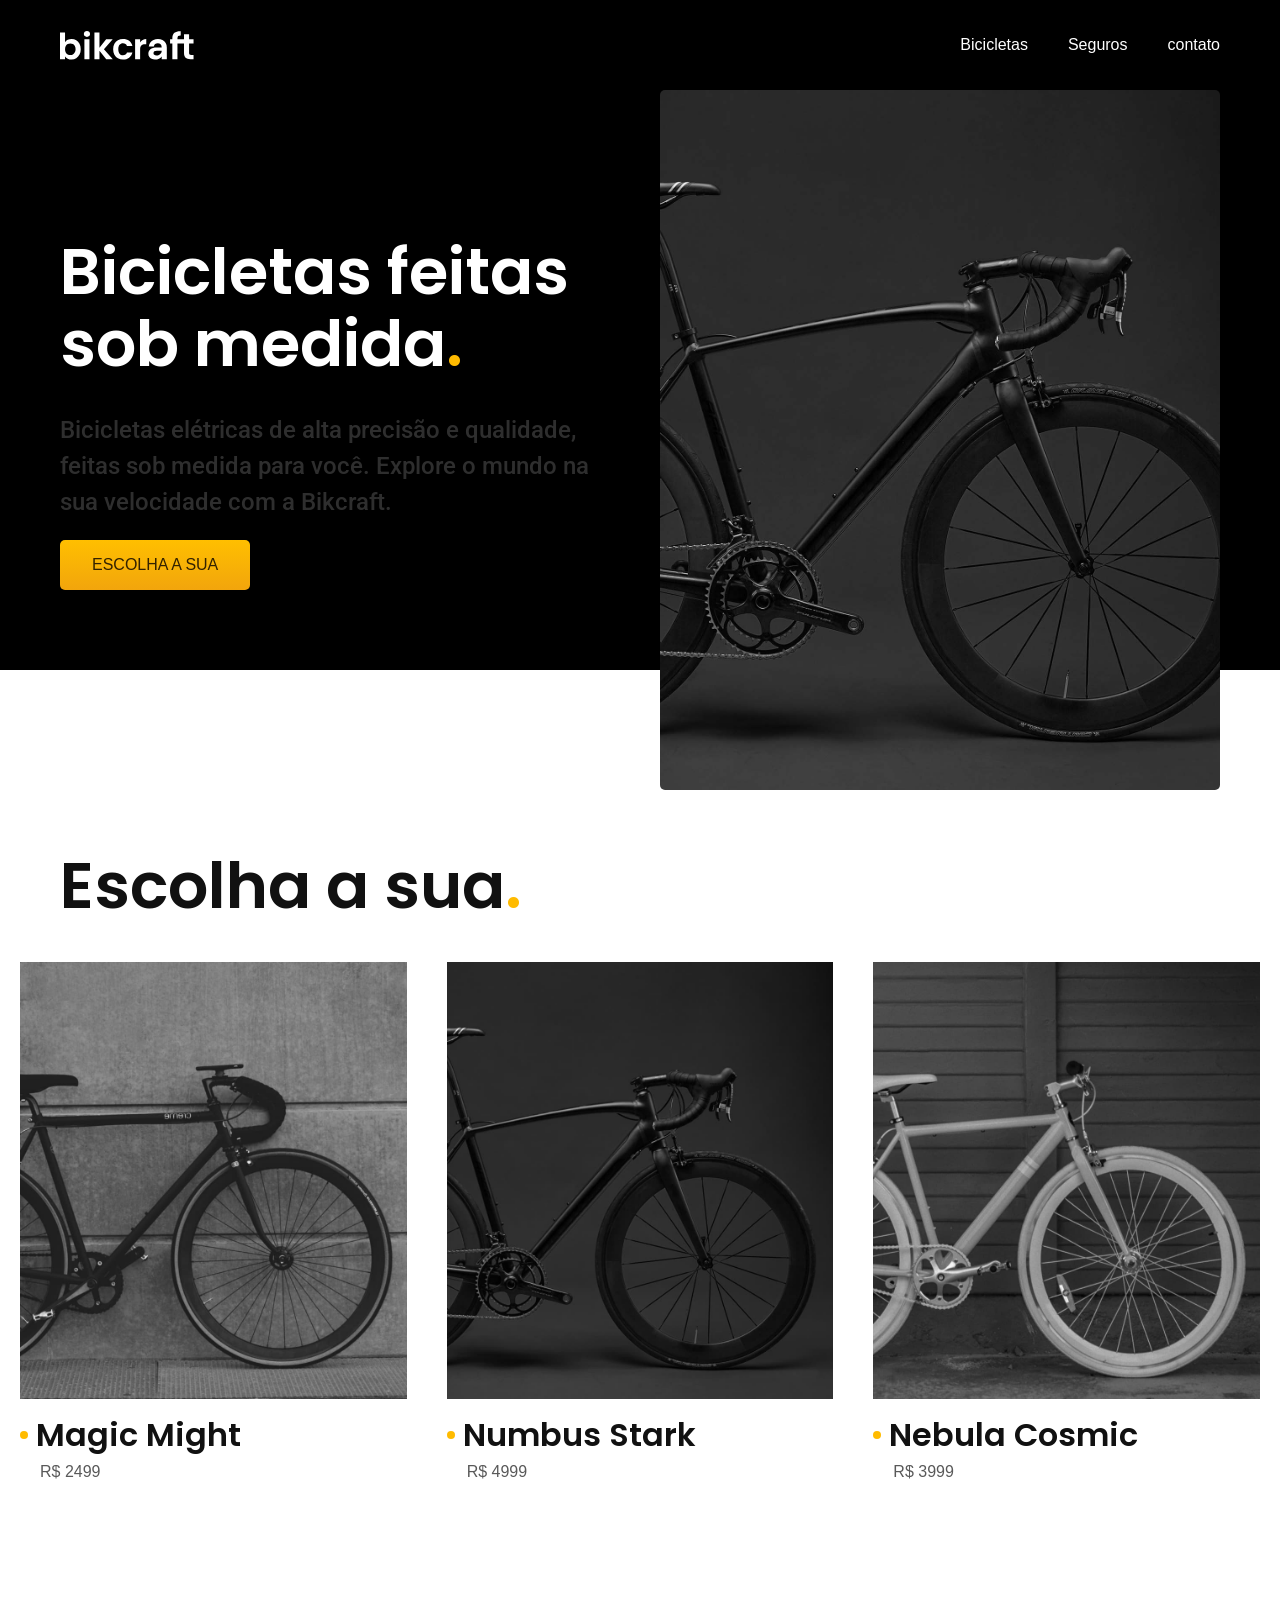
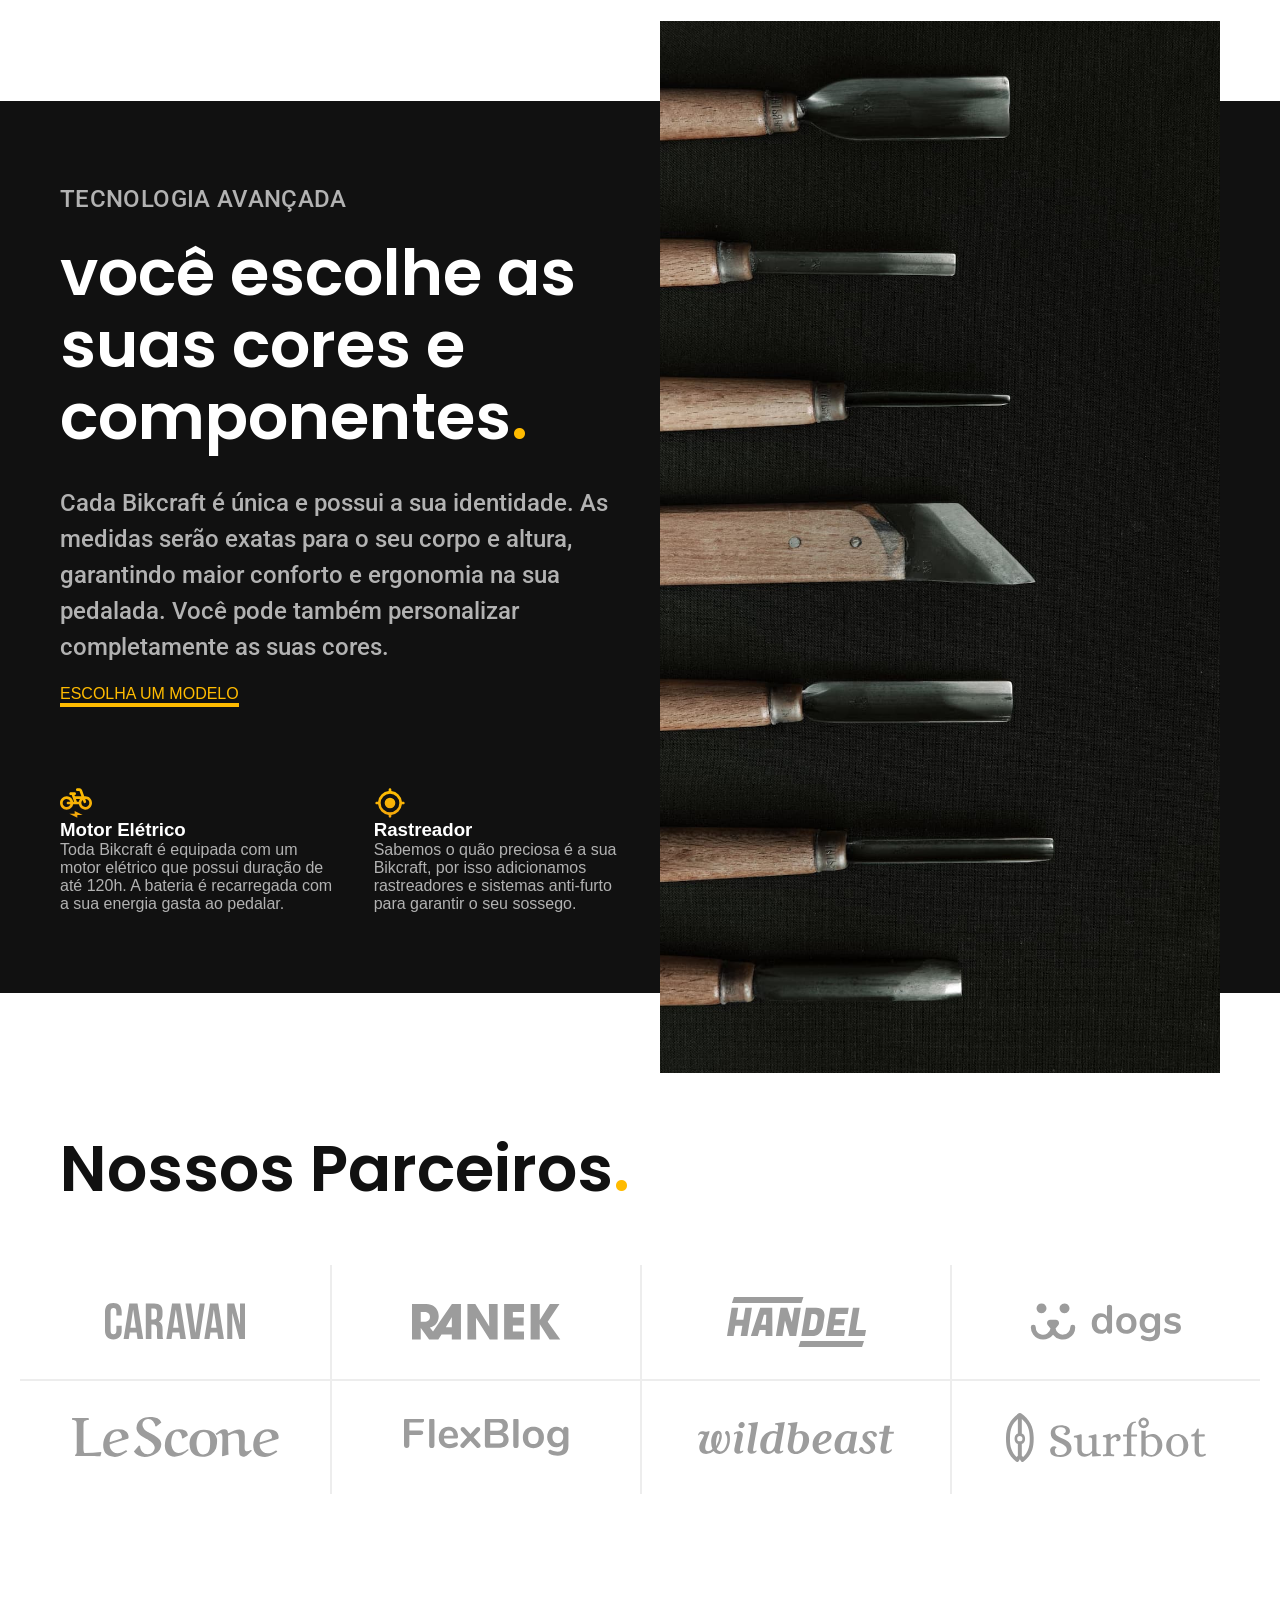
==== index.html @ ed64a03b "parceiros" ====
<!DOCTYPE html>
<html lang="pt-br">
<head>
    <meta charset="UTF-8">
    <meta name="viewport" content="width=device-width, initial-scale=1.0">
    <meta name="description" content="Bicicletas elétricas de alta precisão e qualidade,  feitas sob medida para o cliente. Explore o mundo na sua velocidade com a Bikcraft.">
    <title>Bikcraft - Bicicletas Elétricas</title>
    <link rel="stylesheet" href="./CSS/style.css">
    <link rel="preconnect" href="https://fonts.googleapis.com">
    <link rel="preconnect" href="https://fonts.gstatic.com" crossorigin>
    <link href="https://fonts.googleapis.com/css2?family=Poppins:wght@400;600&family=Roboto:ital,wght@0,100..900;1,100..900&display=swap" rel="stylesheet">
</head>
<body>
    <header class="header-bg">
        <div class="header container">
            <a href="./"><img src="./CSS/img/bikcraft.svg" alt="logo-bikcraft"></a>
            <nav aria-label="primaria">
                <ul class="header-menu fonte-1-m cor-0">
                    <li><a href="./bicicletas.html">Bicicletas</a></li>
                    <li><a href="./seguros.html">Seguros</a></li>
                    <li><a href="./contato.html">contato</a></li>
                </ul>
            </nav>
        </div>
    </header>

    <main class="introducao-bg">
        <div class="introducao container">
            <div class="introducao-conteudo">
                <h1 class="fonte-1-xxl cor-0">Bicicletas feitas sob medida<span class="cor-p1">.</span></h1>
                <p class="fonte-2-l cor-10">Bicicletas elétricas de alta precisão e qualidade, feitas sob medida para você. Explore o mundo na sua velocidade com a Bikcraft.</p>
                <a class="botao" href="./bicicletas.html">Escolha a sua</a>
            </div>
                <div class="introducao-img"><img src="./CSS/img/fotos/introducao.jpg" alt="bicicleta elétrica preta.">
                </div>
        </div>
    </main>

    <article class="bicicletas-lista">
    <h2 class="fonte-1-xxl container">Escolha a sua<span class="cor-p1">.</span></h2>
    
        <ul>
            <li>
                <a href="./bicicletas/magic.html">
                 <img src="./CSS/img/bicicletas/magic-home.jpg"alt="bike-magic-might">
                 <h3 class="fonte-1-xl">Magic Might</h3>
                 <span class="fonte-2-m cor-8">R$ 2499</span>
                </a>
            </li>
            <li>
                <a href="./bicicletas/nebula.html">
                 <img src="./CSS/img/bicicletas/nimbus-home.jpg"alt="bike-magic-might">
                 <h3 class="fonte-1-xl">Numbus Stark</h3>
                 <span class="fonte-2-m cor-8">R$ 4999</span>
                </a>
            </li>
            <li>
                <a href="./bicicletas/numbus.html">
                 <img src="./CSS/img/bicicletas/nebula-home.jpg"alt="bike-magic-might">
                 <h3 class="fonte-1-xl">Nebula Cosmic</h3>
                 <span class="fonte-2-m cor-8">R$ 3999</span>
                </a>
            </li>
        </ul>
    </article>
    <article class="tecnologia-bg">
        <div class="tecnologia container">
            <div class="tecnologia-conteudo">
                <span class="fonte-2-l-b cor-5">Tecnologia Avançada</span>
                <h2 class="fonte-1-xxl cor-0">você escolhe as suas cores e componentes<span class="cor-p1">.</span></h2>
                <p class="fonte-2-l cor-5">Cada Bikcraft é única e possui a sua identidade. As medidas serão exatas para o seu corpo e altura, garantindo maior conforto e ergonomia na sua pedalada. Você pode também personalizar completamente as suas cores.</p>
                <a class="link" href="./bicicletas.html">Escolha um modelo</a>
                <div class="tecnologia-vantagens">
                    <div>
                        <img src="./CSS/img/icones/eletrica.svg" alt="icone-eletrica">
                        <h3 class="fonte-1-m cor-0">Motor Elétrico</h3>
                        <p class="fonte-2-s cor-5">Toda Bikcraft é equipada com um motor elétrico que possui duração de até 120h. A bateria é recarregada com a sua energia gasta ao pedalar.</p>
                    </div>
                    <div>
                        <img src="./CSS/img/icones/rastreador.svg" alt="icone-eletrica">
                        <h3 class="fonte-1-m cor-0">Rastreador</h3>
                        <p class="fonte-2-s cor-5">Sabemos o quão preciosa é a sua Bikcraft, por isso adicionamos rastreadores e sistemas anti-furto para garantir o seu sossego.</p>
                    </div>
                </div>
            </div>
            <div class="tecnologia-img"><img src="./CSS/img/fotos/tecnologia.jpg" alt=""></div>

        </div>
    </article>

    <section class="parceiros" aria-label="Nossos Parceiros">
            <h2 class="fonte-1-xxl container">Nossos Parceiros<span class="cor-p1">.</span></h2>
            <ul>
                <li><img src="./CSS/img/parceiros/caravan.svg" alt="caravan"></li>
                <li><img src="./CSS/img/parceiros/ranek.svg" alt="ranek.svg"></li>
                <li><img src="./CSS/img/parceiros/handel.svg" alt="handel"></li>
                <li><img src="./CSS/img/parceiros/dogs.svg" alt="dogs"></li>
                <li><img src="./CSS/img/parceiros/lescone.svg" alt="lescone"></li>
                <li><img src="./CSS/img/parceiros/flexblog.svg" alt="flexblog"></li>
                <li><img src="./CSS/img/parceiros/wildbeast.svg" alt="wildbeast"></li>
                <li><img src="./CSS/img/parceiros/surfbot.svg" alt="surfbot"></li>
            </ul>

    </section>
</body>
</html>
---- CSS/style.css ----
@import "/CSS/global/global.css";
@import "/CSS/utilidades/tipografia.css";
@import "/CSS/utilidades/cores.css";
@import "/CSS/global/header.css";

/*utilidades*/
@import "/CSS/utilidades/componentes.css";

/*home*/
@import "/CSS/home/introducao.css";
@import "/CSS/home/tecnologia.css";
@import "/CSS/home/parceiros.css";

/*bicicletas*/
@import "/CSS/bicicletas/bicicletas-lista.css";
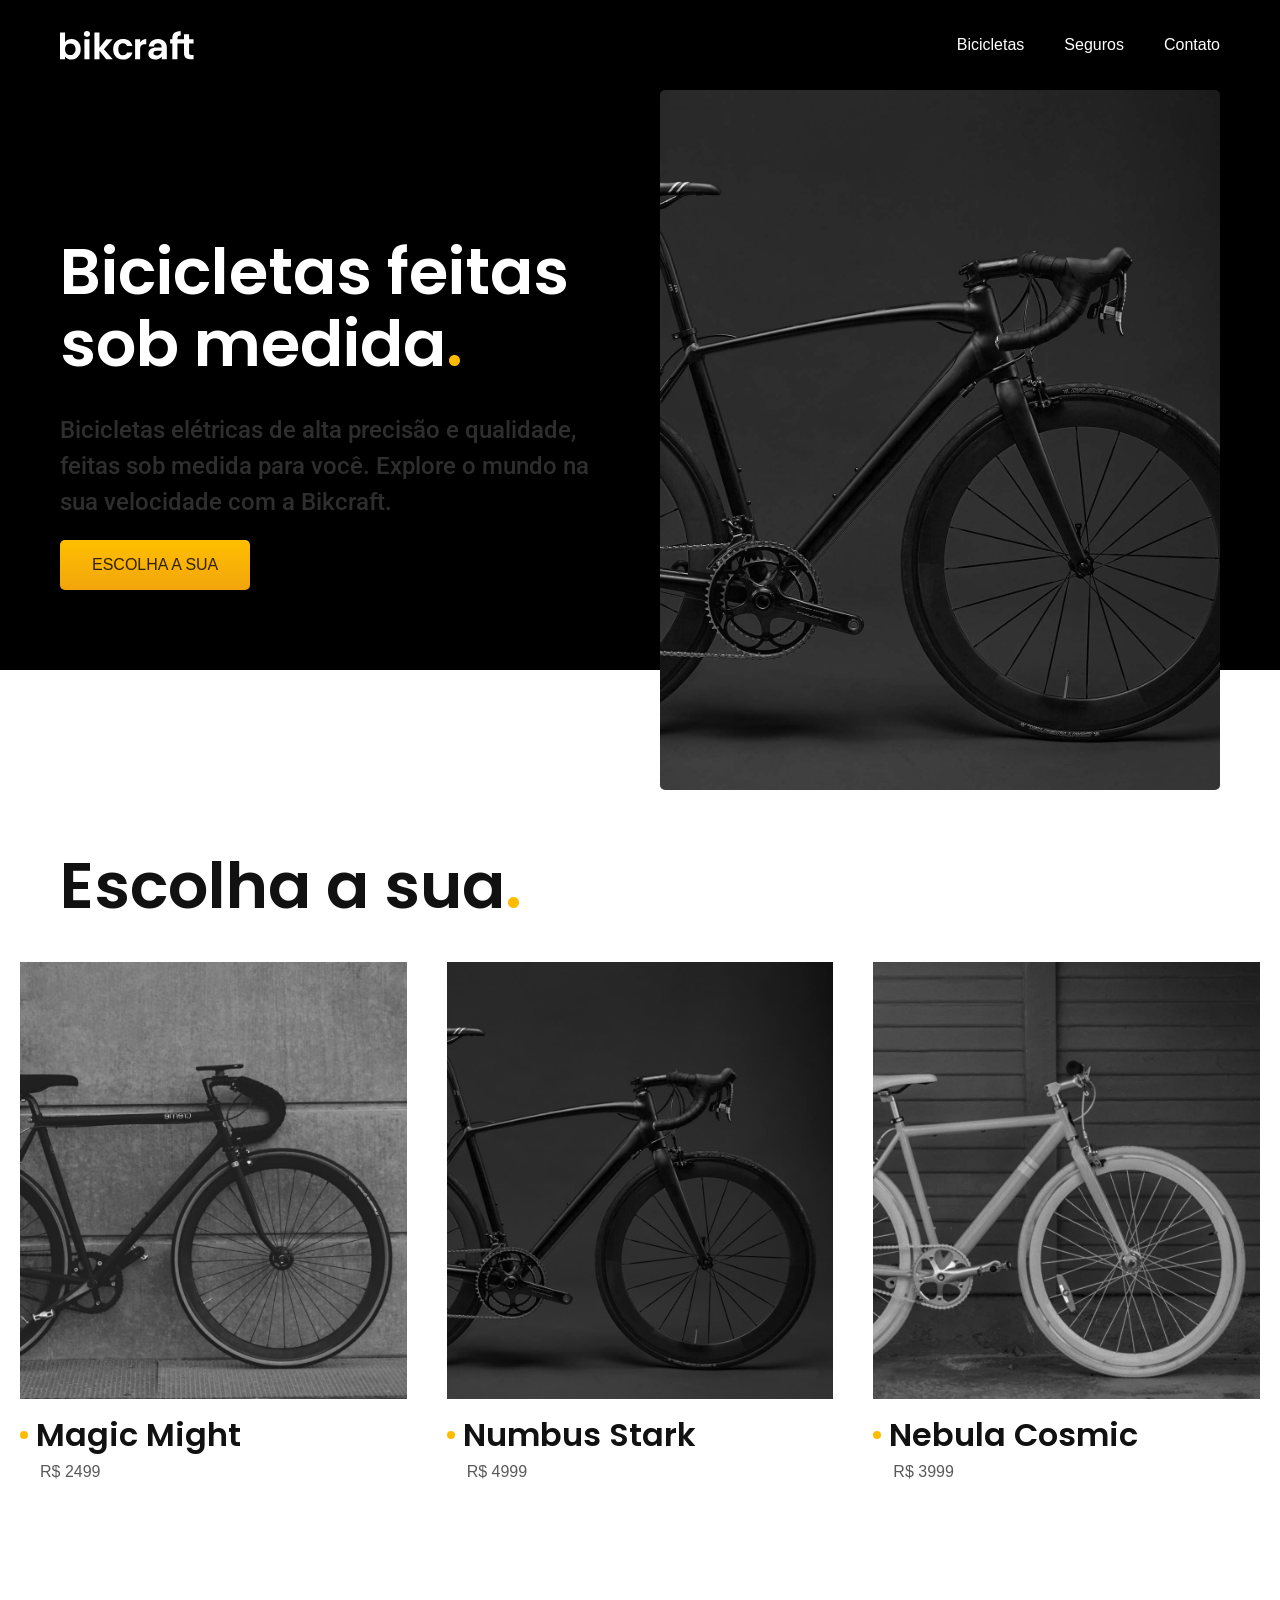
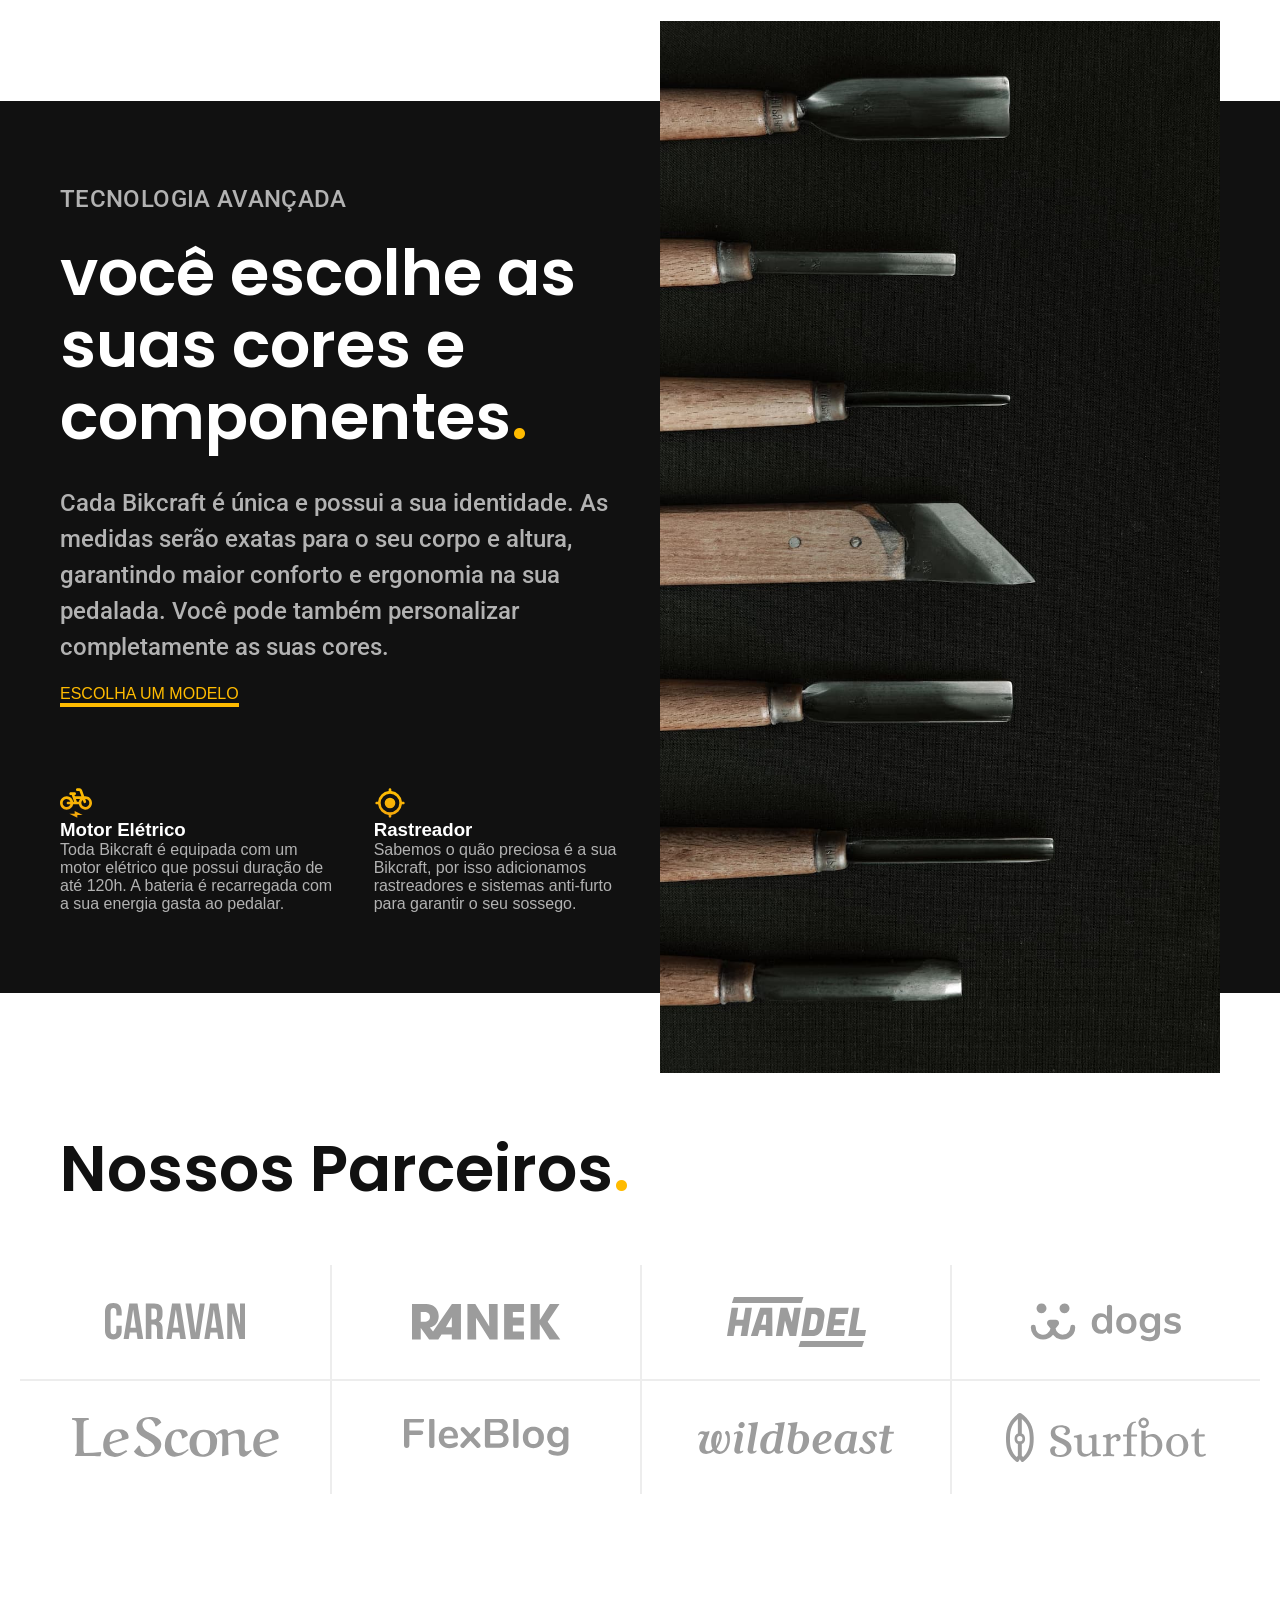
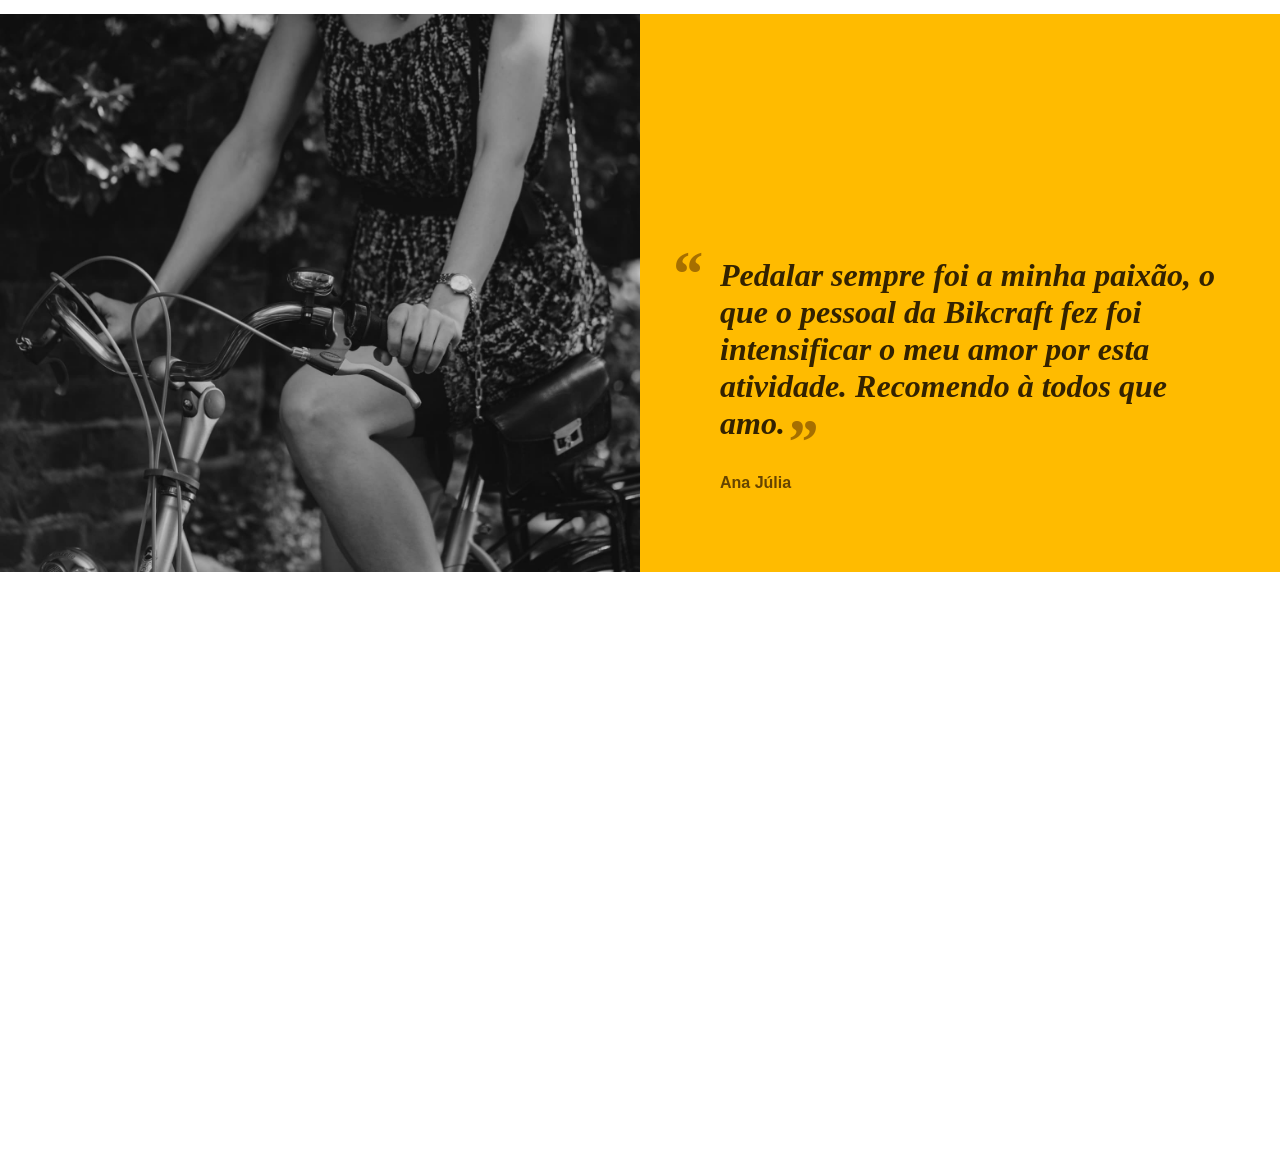
==== commit ed51a805: "depoimento" ====
--- a/index.html
+++ b/index.html
@@ -8,7 +8,7 @@
     <link rel="stylesheet" href="./CSS/style.css">
     <link rel="preconnect" href="https://fonts.googleapis.com">
     <link rel="preconnect" href="https://fonts.gstatic.com" crossorigin>
-    <link href="https://fonts.googleapis.com/css2?family=Poppins:wght@400;600&family=Roboto:ital,wght@0,100..900;1,100..900&display=swap" rel="stylesheet">
+    <link href="https://fonts.googleapis.com/css2?family=Playwrite+GB+J&family=Poppins:wght@400;600&family=Roboto:ital,wdth,wght@0,75..100,100..900;1,75..100,100..900&display=swap" rel="stylesheet">
 </head>
 <body>
     <header class="header-bg">
@@ -18,7 +18,7 @@
                 <ul class="header-menu fonte-1-m cor-0">
                     <li><a href="./bicicletas.html">Bicicletas</a></li>
                     <li><a href="./seguros.html">Seguros</a></li>
-                    <li><a href="./contato.html">contato</a></li>
+                    <li><a href="./contato.html">Contato</a></li>
                 </ul>
             </nav>
         </div>
@@ -100,7 +100,15 @@
                 <li><img src="./CSS/img/parceiros/wildbeast.svg" alt="wildbeast"></li>
                 <li><img src="./CSS/img/parceiros/surfbot.svg" alt="surfbot"></li>
             </ul>
+    </section>
 
+    <section class="depoimento" aria-label="Depoimento">
+        <div>
+            <img src="./CSS/img/fotos/depoimento.jpg" alt="Depoimento">
+        </div>
+        <div class="depoimento-conteudo">
+            <blockquote class="fonte-1-x-l cor-p5">
+            <p>Pedalar sempre foi a minha paixão, o que o pessoal da Bikcraft fez foi intensificar o meu amor por esta atividade. Recomendo à todos que amo.</p></blockquote><span class="fonte-1-m-b cor-p4">Ana Júlia</span></div>
     </section>
 </body>
 </html>
--- a/CSS/style.css
+++ b/CSS/style.css
@@ -10,6 +10,8 @@
 @import "/CSS/home/introducao.css";
 @import "/CSS/home/tecnologia.css";
 @import "/CSS/home/parceiros.css";
+@import "/CSS/home/depoimento.css";
+
 
 /*bicicletas*/
 @import "/CSS/bicicletas/bicicletas-lista.css";
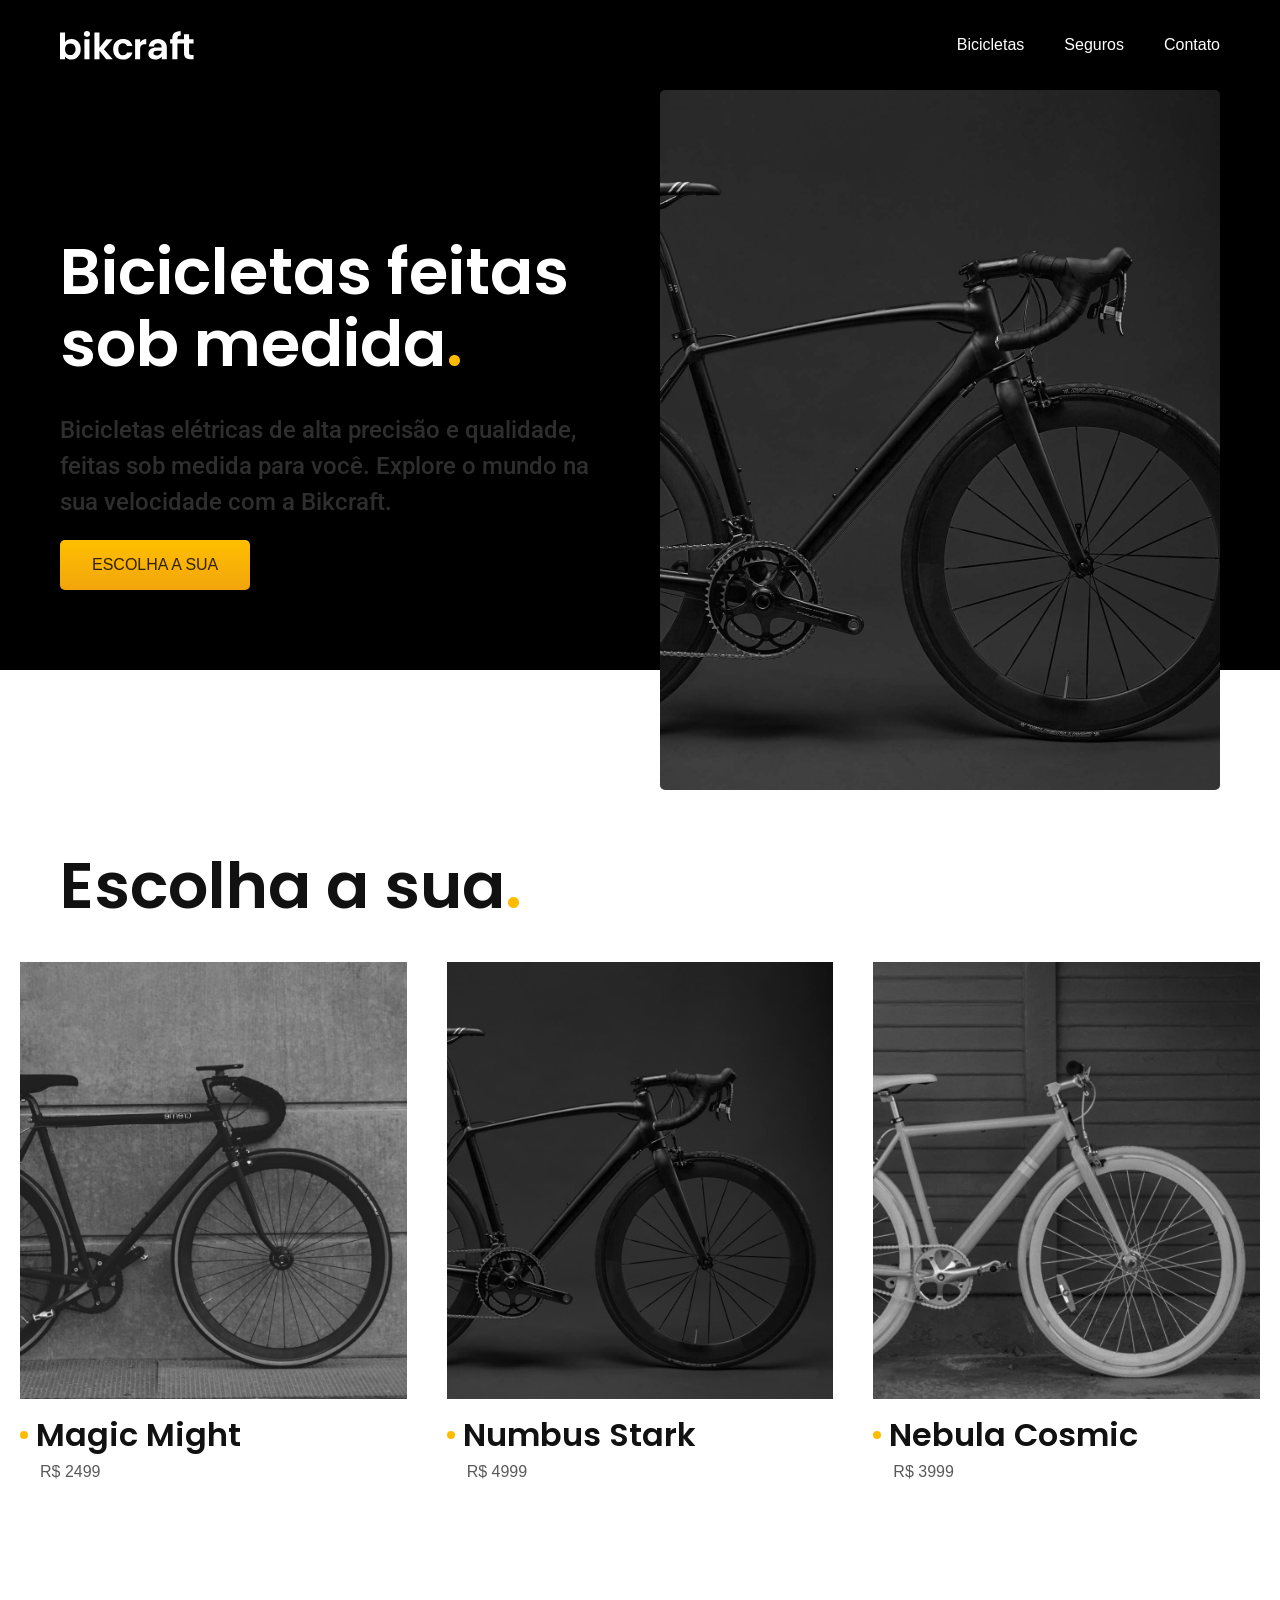
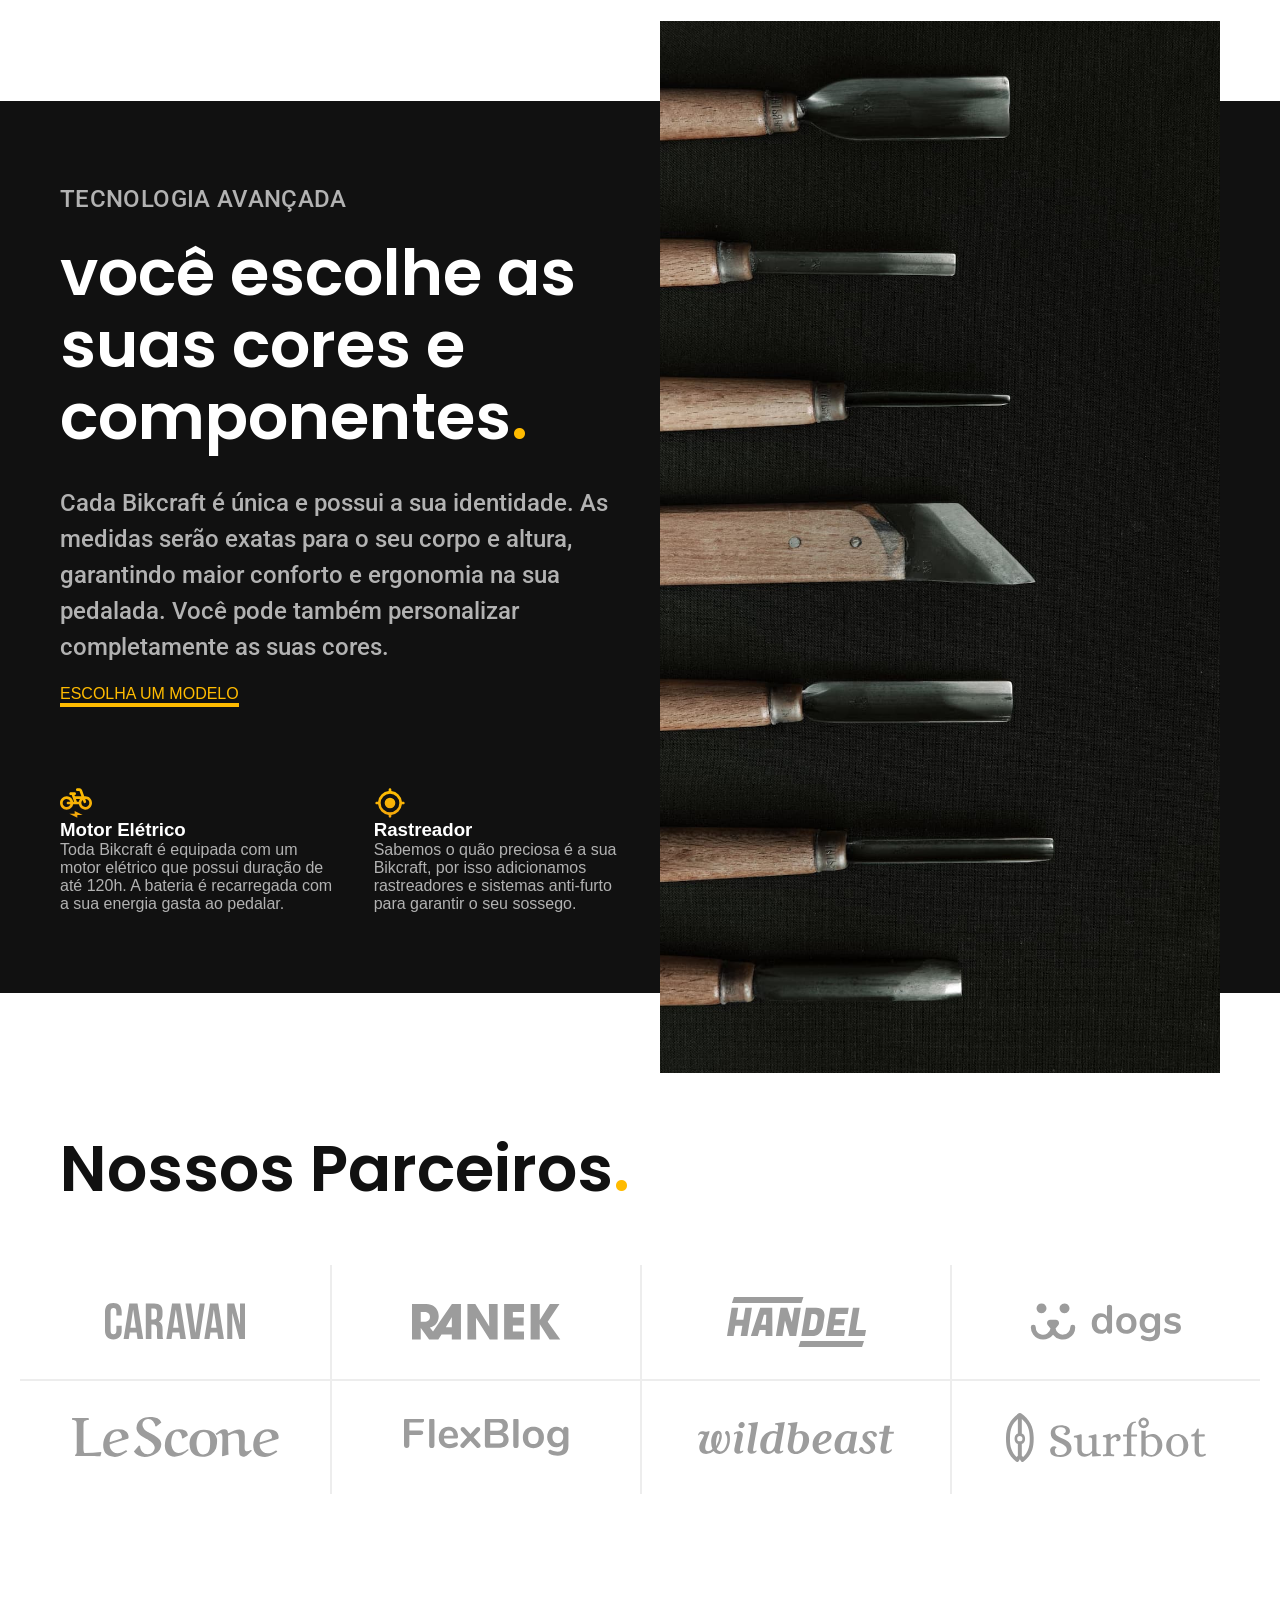
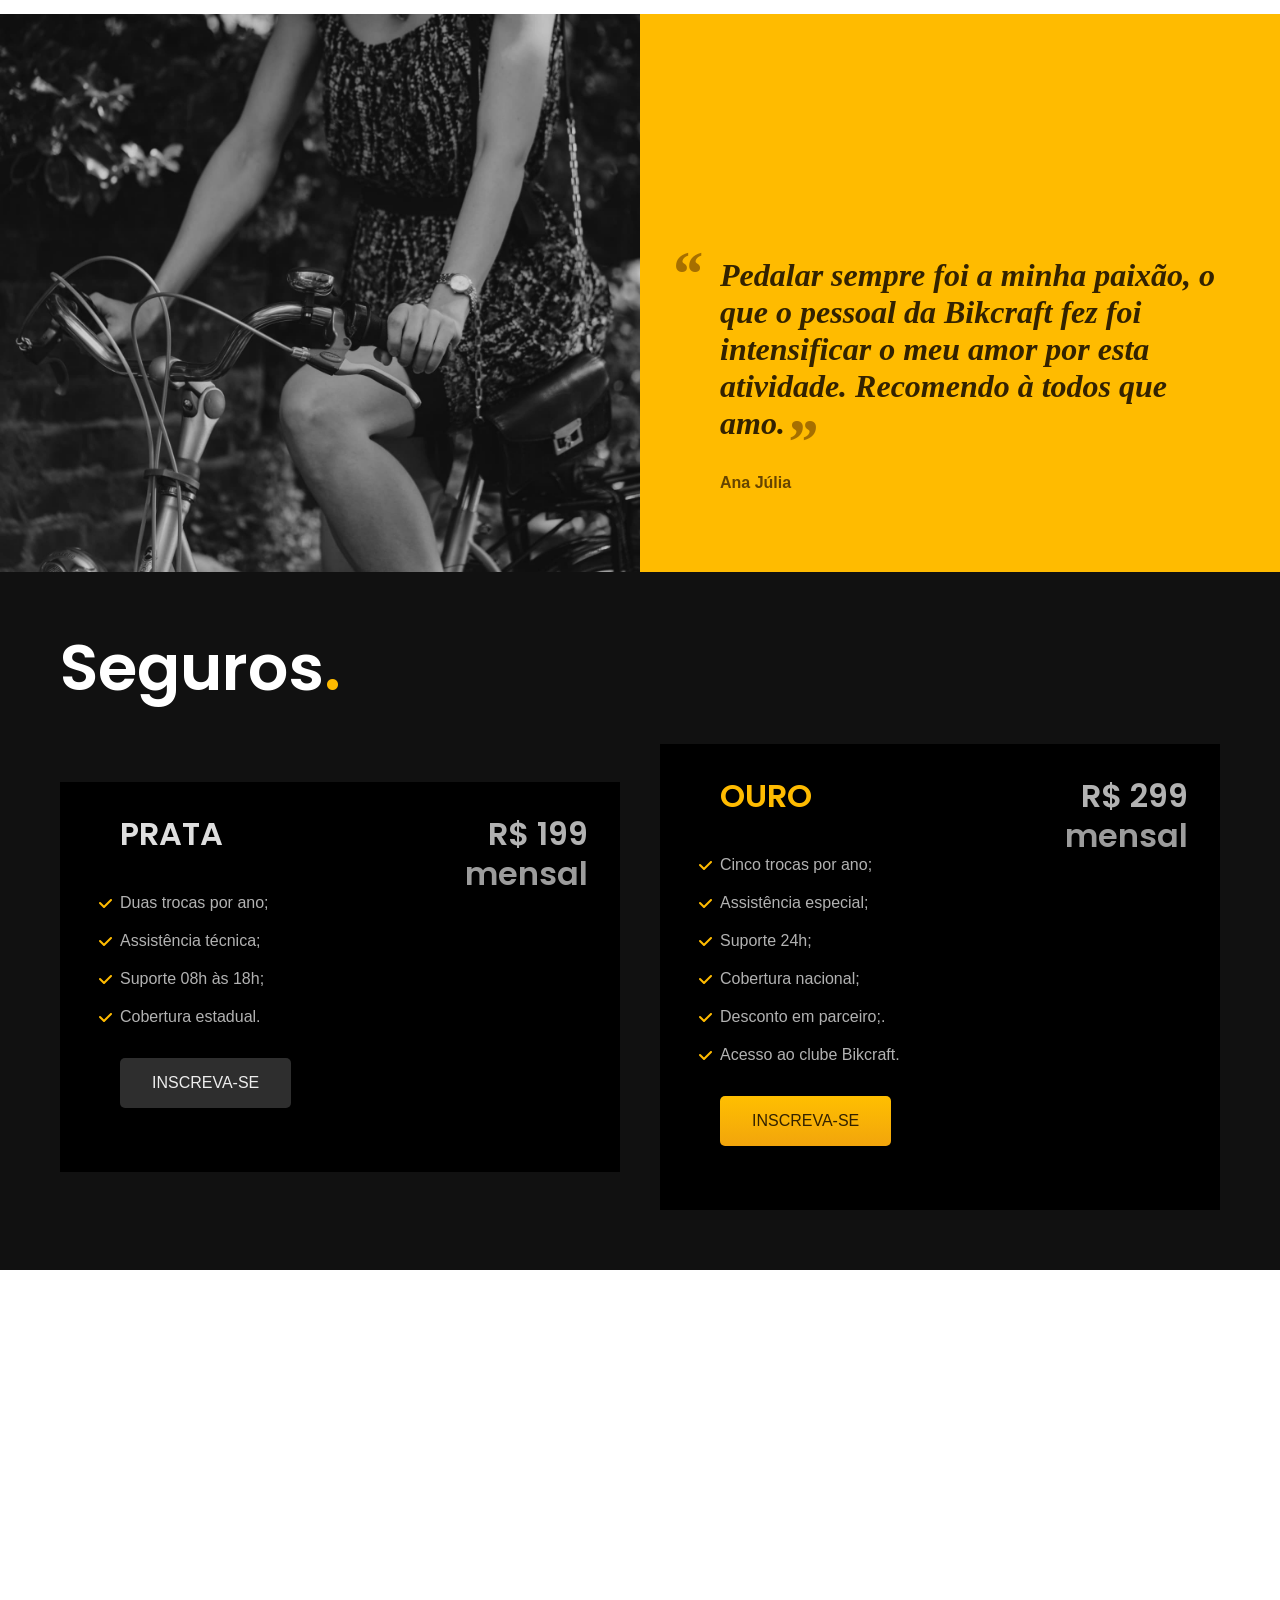
==== commit f51f2aee: "seguros" ====
--- a/index.html
+++ b/index.html
@@ -110,5 +110,36 @@
             <blockquote class="fonte-1-x-l cor-p5">
             <p>Pedalar sempre foi a minha paixão, o que o pessoal da Bikcraft fez foi intensificar o meu amor por esta atividade. Recomendo à todos que amo.</p></blockquote><span class="fonte-1-m-b cor-p4">Ana Júlia</span></div>
     </section>
+
+    <article class="seguros-bg">
+        <div class="seguros container">
+            <h2 class="fonte-1-xxl cor-0">Seguros<span class="cor-p1">.</span></h2>
+            <div class="seguros-item">
+                <h3 class="fonte-1-xl cor-3">PRATA</h3>
+                <span class="fonte-1-xl cor-5">R$ 199 <span class="fonte-1-xs cor-6">mensal</span></span>
+                <ul class="fonte-2-m cor-5">
+                    <li>Duas trocas por ano;</li>
+                    <li>Assistência técnica;</li>
+                    <li>Suporte 08h às 18h;</li>
+                    <li>Cobertura estadual.</li>
+                </ul>
+                <a class="botao secundario" href="./orcamento.html">Inscreva-se</a>
+            </div>
+
+            <div class="seguros-item">
+                <h3 class="fonte-1-xl cor-p1">OURO</h3>
+                <span class="fonte-1-xl cor-5">R$ 299 <span class="fonte-1-xs cor-6">mensal</span></span>
+                <ul class="fonte-2-m cor-5">
+                    <li>Cinco trocas por ano;</li>
+                    <li>Assistência especial;</li>
+                    <li>Suporte 24h;</li>
+                    <li>Cobertura nacional;</li>
+                    <li>Desconto em parceiro;.</li>
+                    <li>Acesso ao clube Bikcraft.</li>
+                </ul>
+                <a class="botao" href="./orcamento.html">Inscreva-se</a>
+            </div>
+        </div>
+    </article>
 </body>
 </html>
--- a/CSS/style.css
+++ b/CSS/style.css
@@ -12,6 +12,8 @@
 @import "/CSS/home/parceiros.css";
 @import "/CSS/home/depoimento.css";
 
+/*bicicletas*/
+@import "/CSS/bicicletas/bicicletas-lista.css";
 
-/*bicicletas*/
-@import "/CSS/bicicletas/bicicletas-lista.css";+/*seguros*/
+@import "/CSS/seguros/seguros.css";
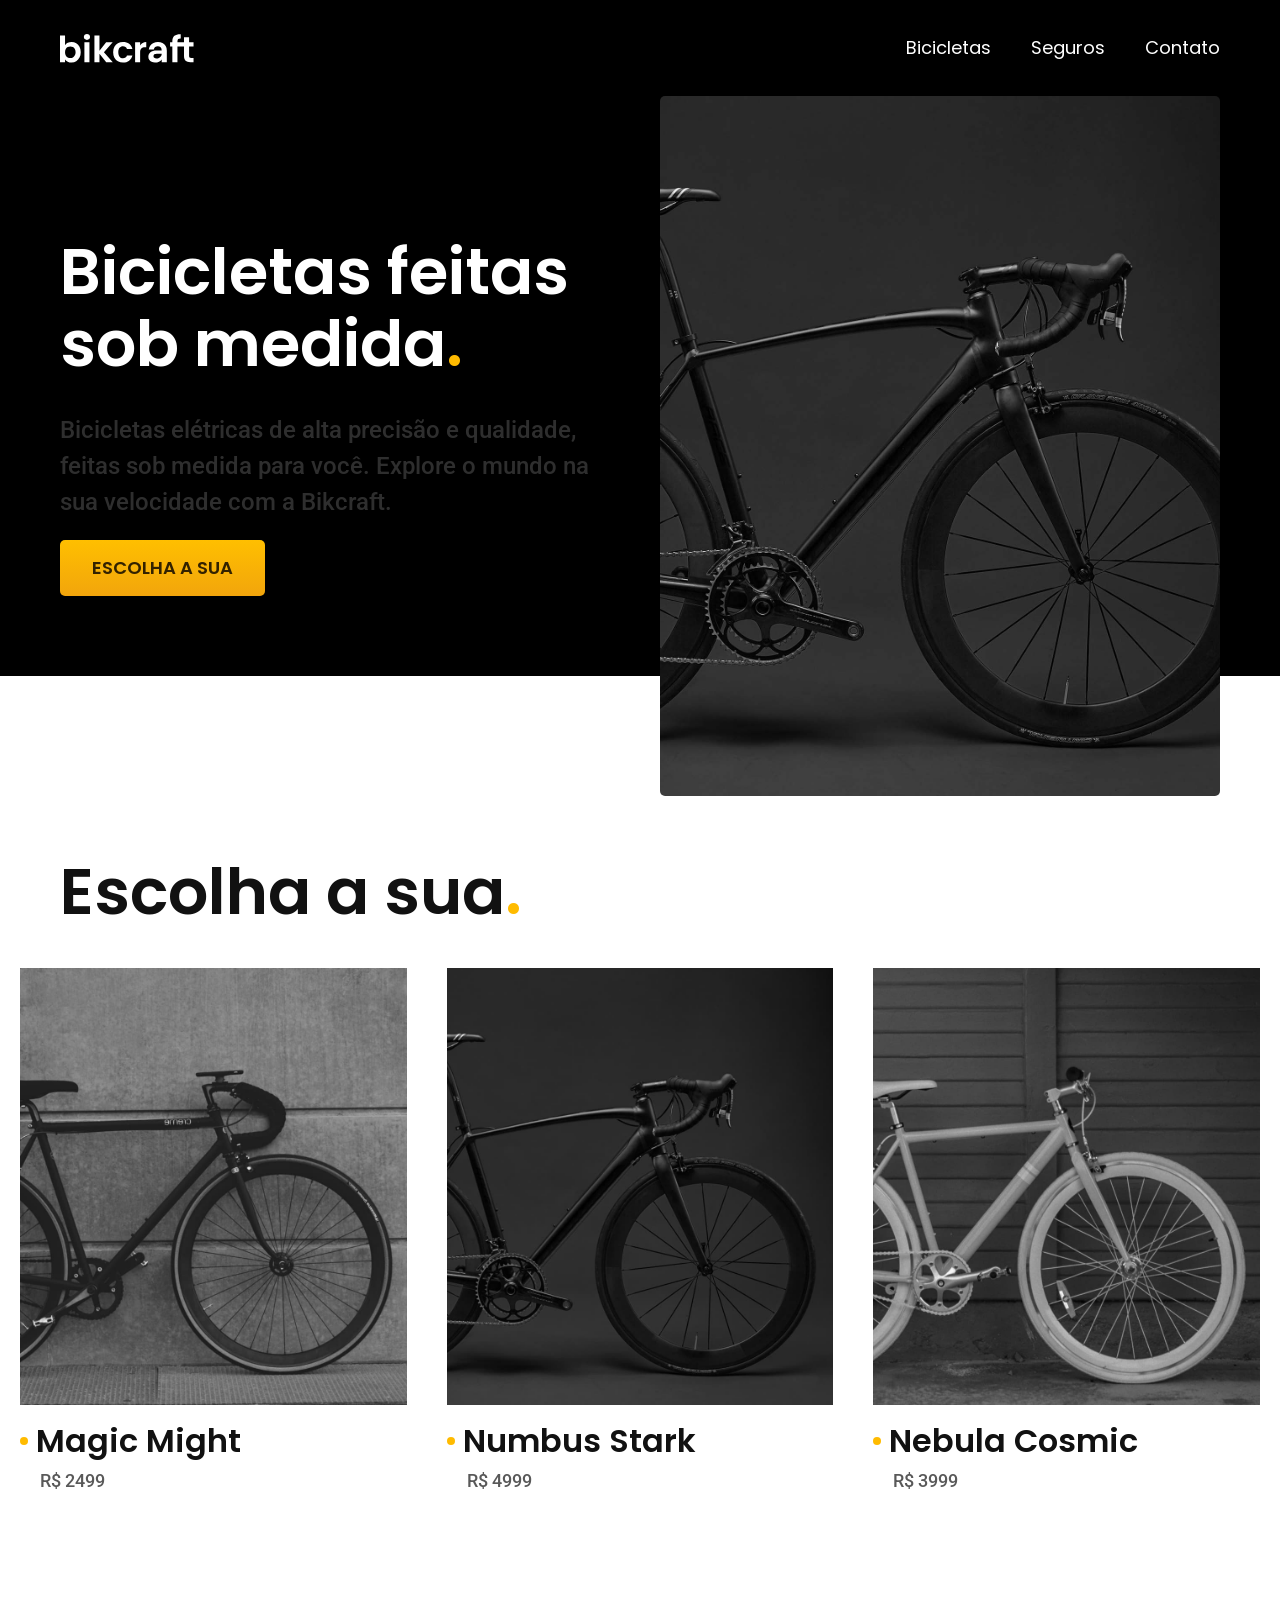
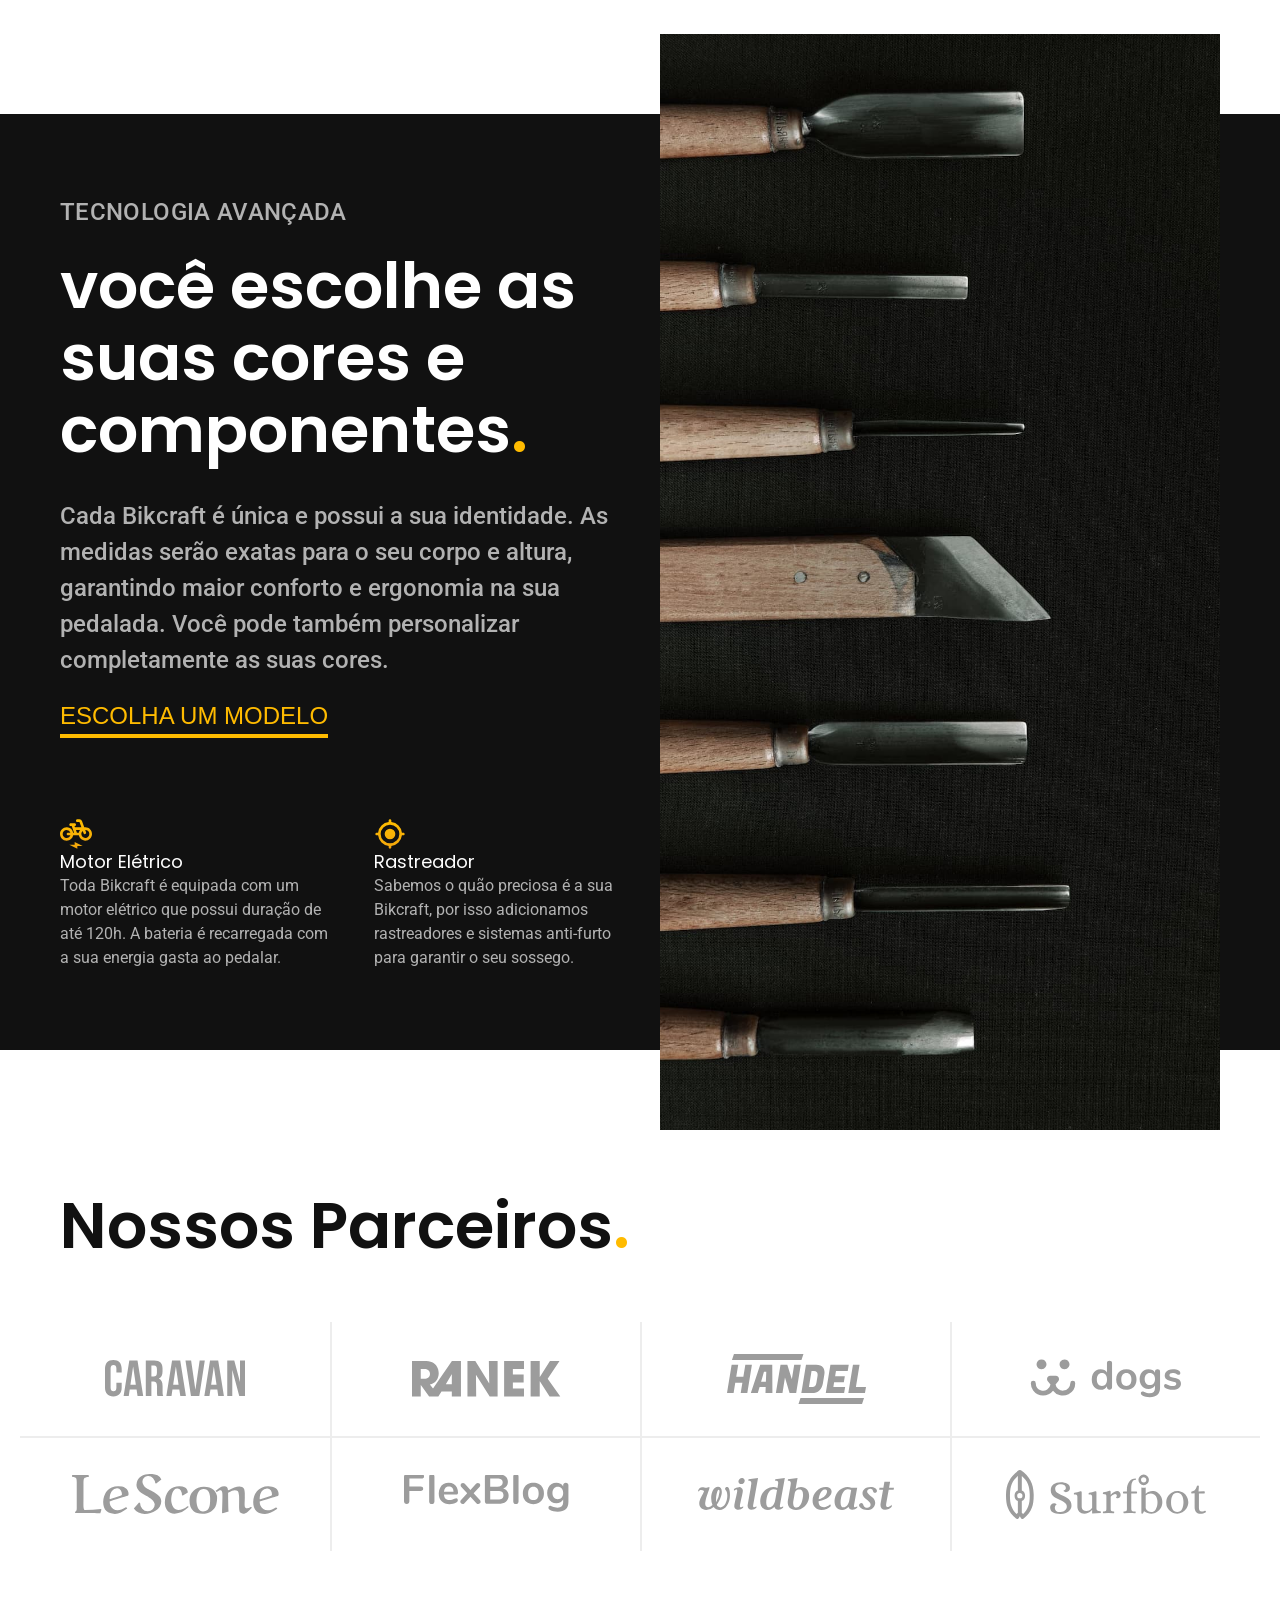
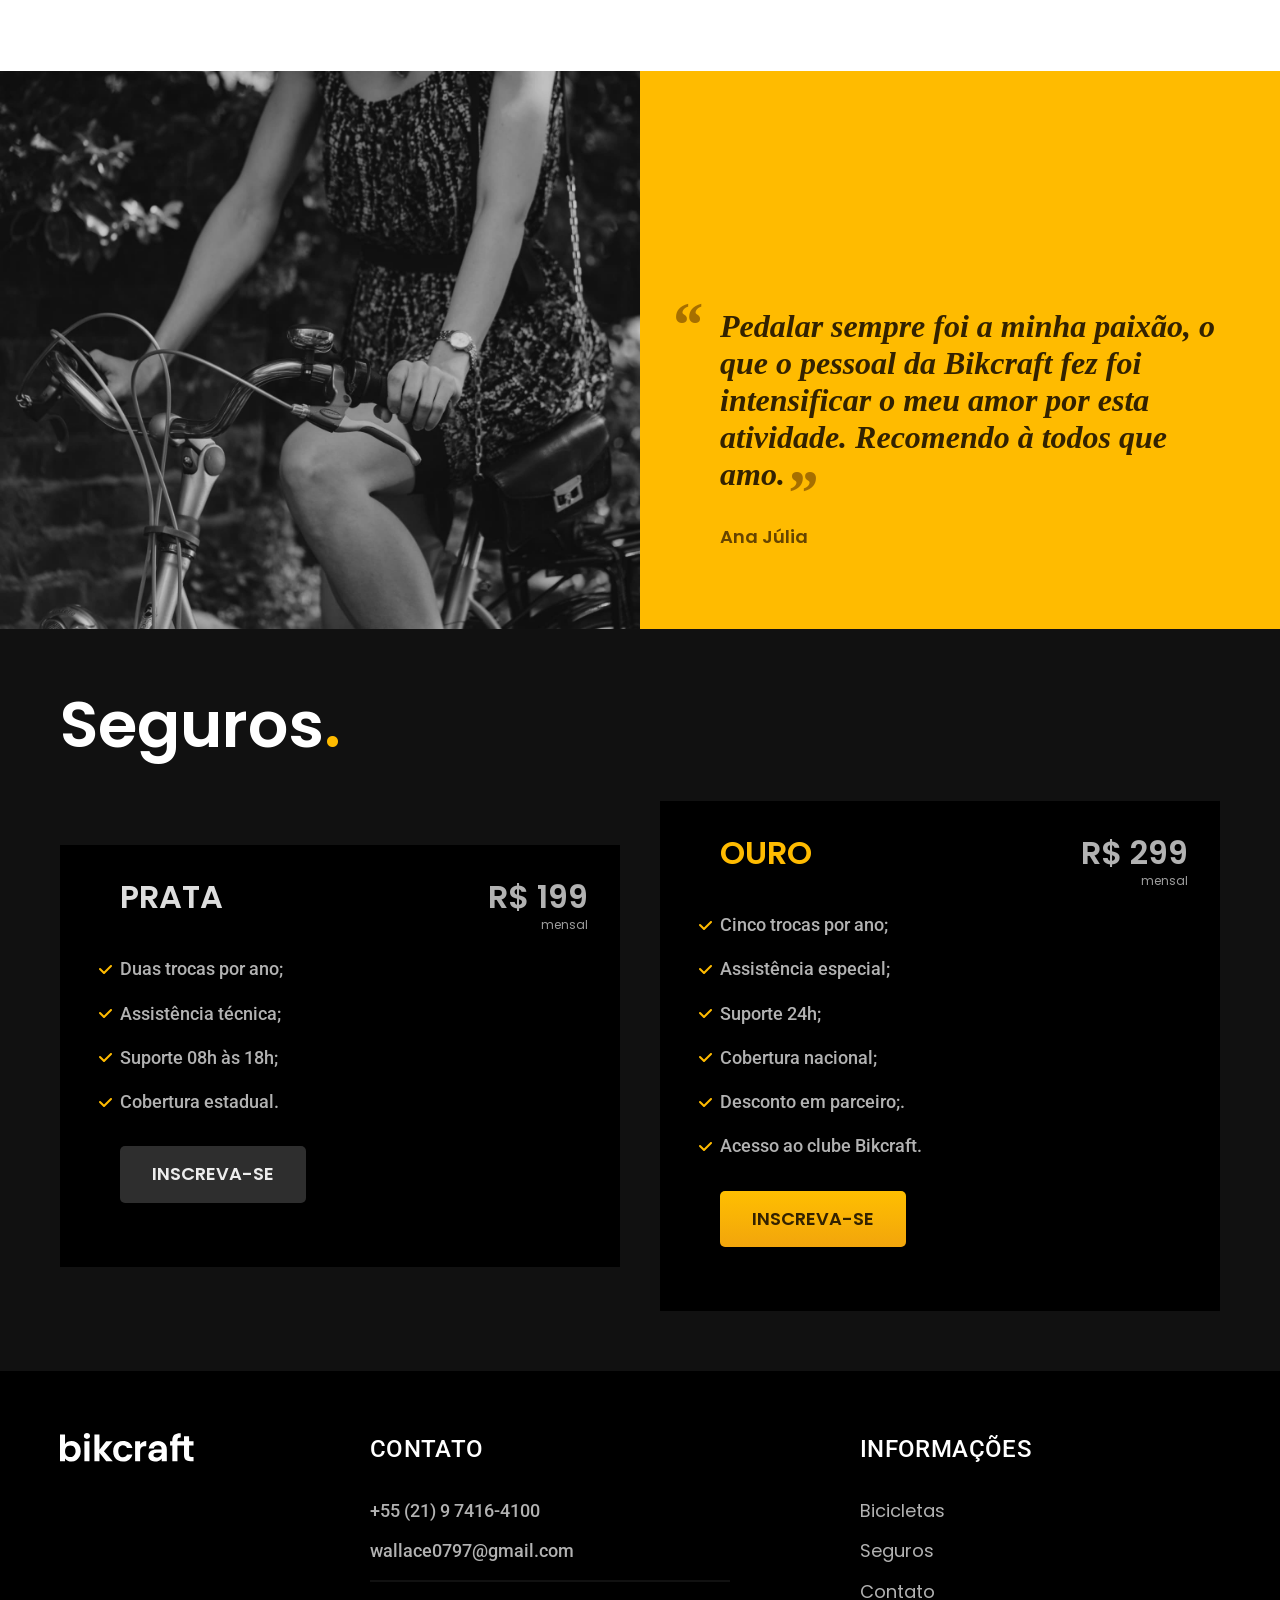
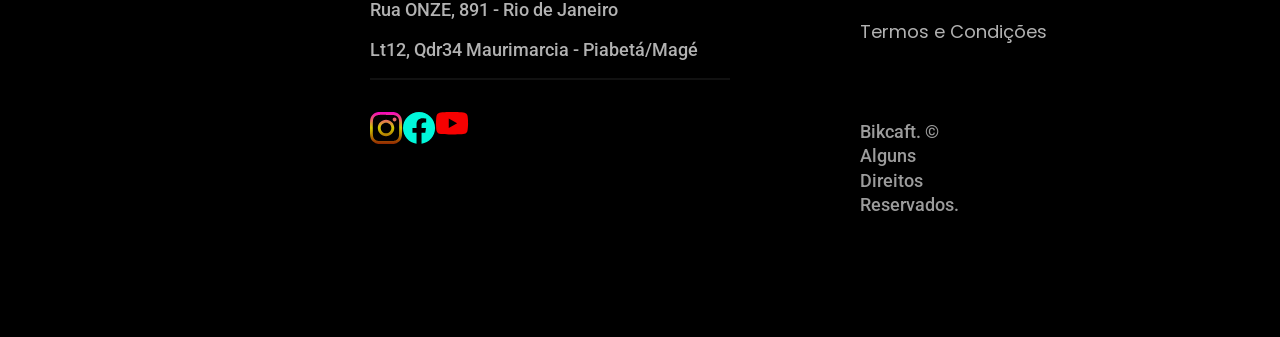
==== commit af4fdd54: "footer, corrigir espaços das redes sociais" ====
--- a/index.html
+++ b/index.html
@@ -141,5 +141,46 @@
             </div>
         </div>
     </article>
+
+    <footer class="footer-bg">
+        <div class="footer container">
+            <img src="./CSS/img/bikcraft.svg" alt="logo-bikcfraft">
+            <div class="footer-contato">
+                <h3 class="fonte-2-l-b cor-0">Contato</h3>
+                <ul class="fonte-2-m cor-5">
+                    <li><a href="tel:+5521912345678">+55 (21) 9 7416-4100</a></li>
+                    <li><a href="mailto:wallace0797@gmail.com">wallace0797@gmail.com</a></li>
+                    <li>Rua ONZE, 891 - Rio de Janeiro</li>
+                    <li>Lt12, Qdr34 Maurimarcia - Piabetá/Magé</li>
+                </ul>
+                <div class="footer-redes">
+                    <a href="https://www.instagram.com/">
+                        <img src="./CSS/img/redes/Vector-IG.svg" alt="Instagram">
+                    </a>
+                    <a href="https://www.facebook.com/login/?next=https%3A%2F%2Fwww.facebook.com%2F%3Flocale%3Dpt_BR">
+                        <img src="./CSS/img/redes/Vector-FB.svg" alt="Facebook">
+                    </a>
+                    <a href="https://www.youtube.com/">
+                        <img src="./CSS/img/redes/Vector-YT.svg" alt="YouTube">
+                    </a>
+                </div>
+            </div>
+                <div class="footer-informacoes">
+                    <h3 class="fonte-2-l-b cor-0">Informações</h3>
+                    <nav>
+                        <ul class="fonte-1-m cor-5">
+                            <li><a href="./bicicletas.html">Bicicletas</a></li>
+                            <li><a href="./seguros.html">Seguros</a></li>
+                            <li><a href="./contato.html">Contato</a></li>            
+                            <li><a href="./termos.html">Termos e Condições</a></li>            
+                        </ul>
+                    </nav>
+                    <div>
+                        <p class="footer copy fonte-2-m cor-6">Bikcaft. © Alguns Direitos Reservados.</p>
+                    </div>
+                </div>
+        </div>
+
+    </footer>
 </body>
 </html>
--- a/CSS/style.css
+++ b/CSS/style.css
@@ -2,6 +2,7 @@
 @import "/CSS/utilidades/tipografia.css";
 @import "/CSS/utilidades/cores.css";
 @import "/CSS/global/header.css";
+@import "/CSS/global/footer.css";
 
 /*utilidades*/
 @import "/CSS/utilidades/componentes.css";
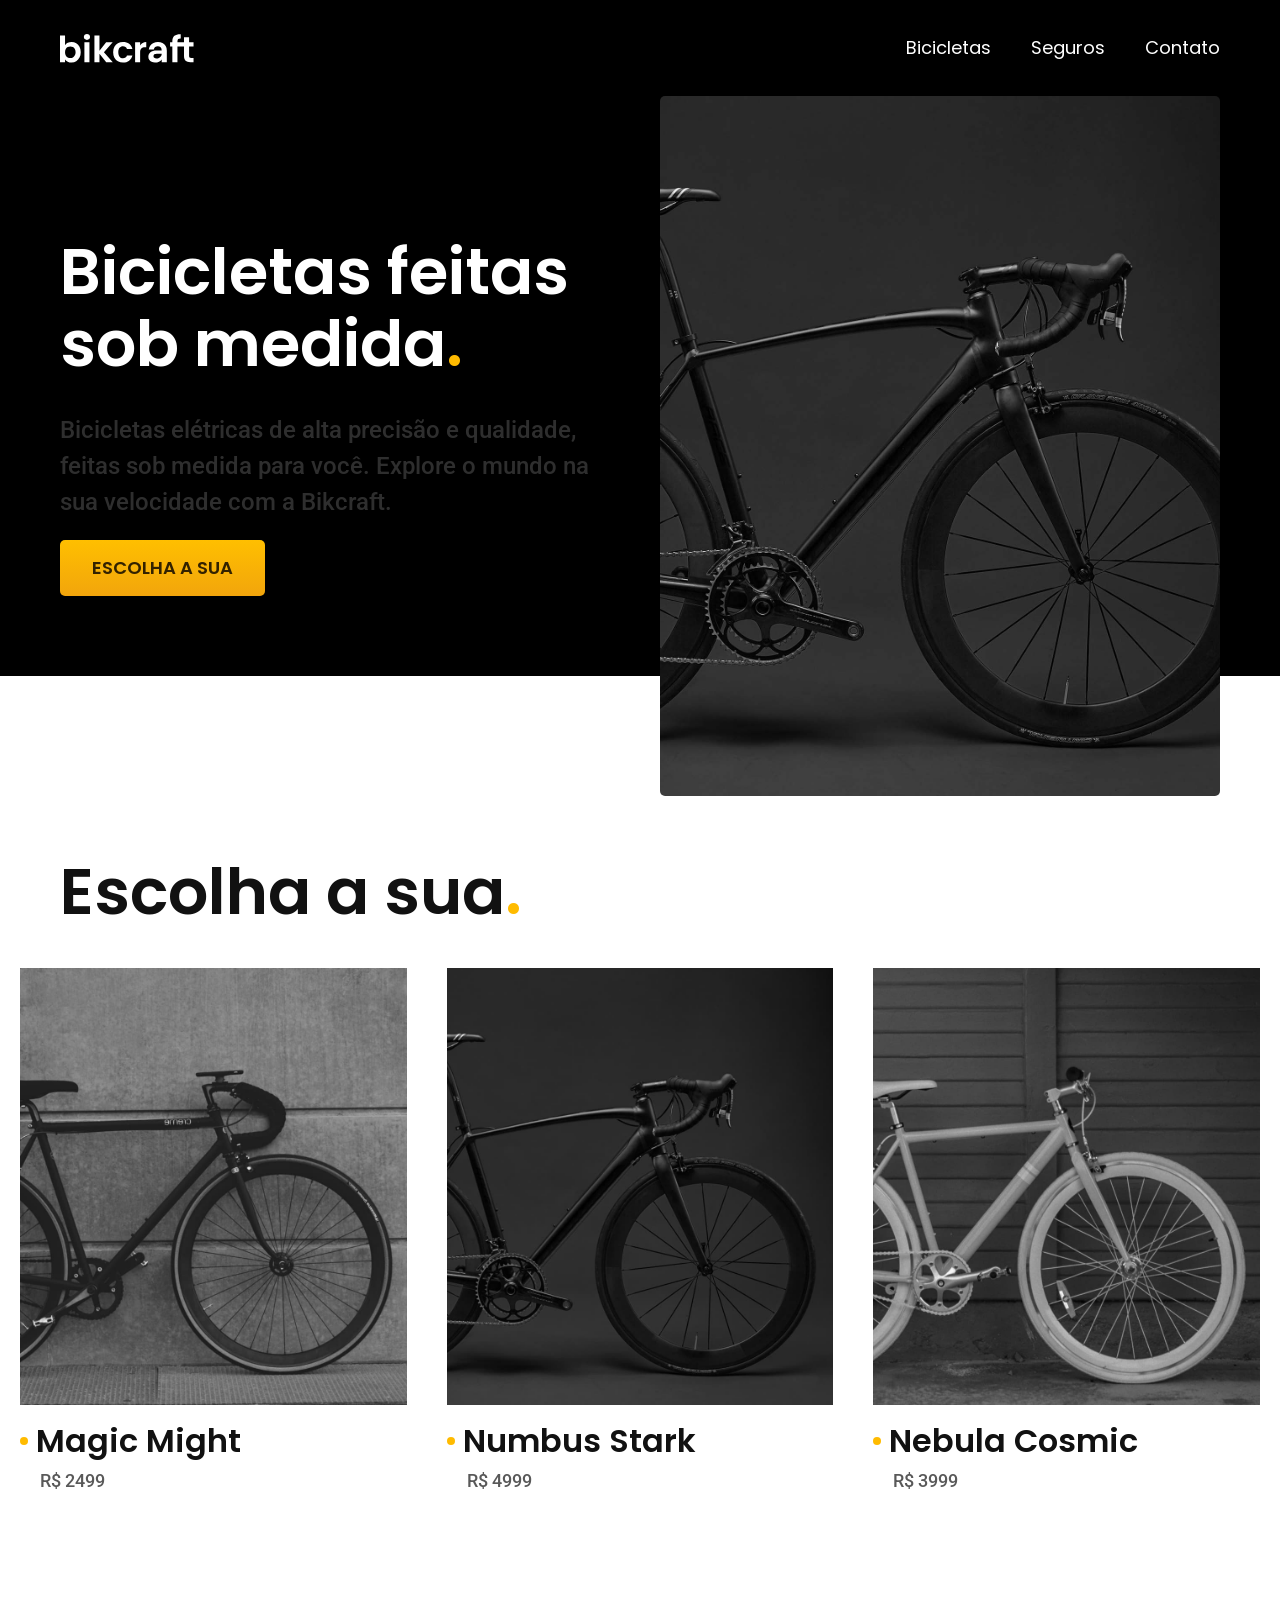
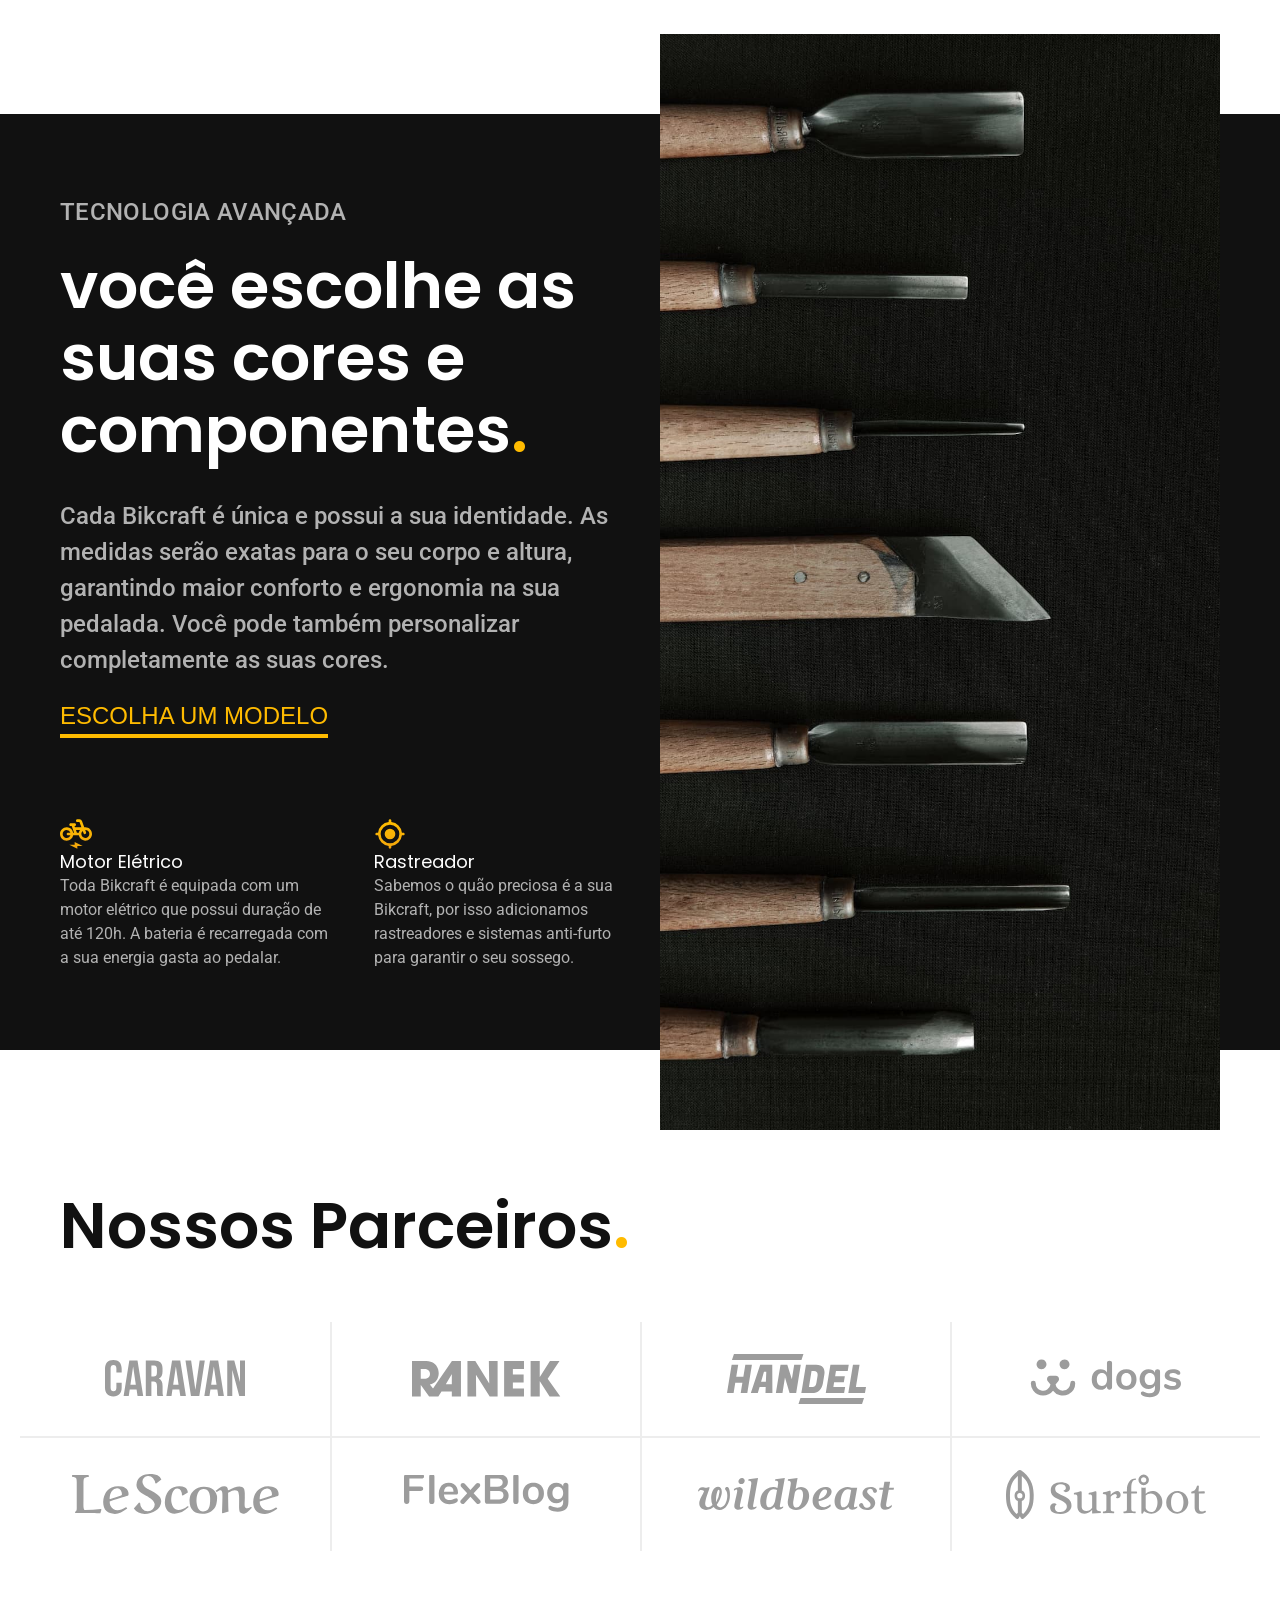
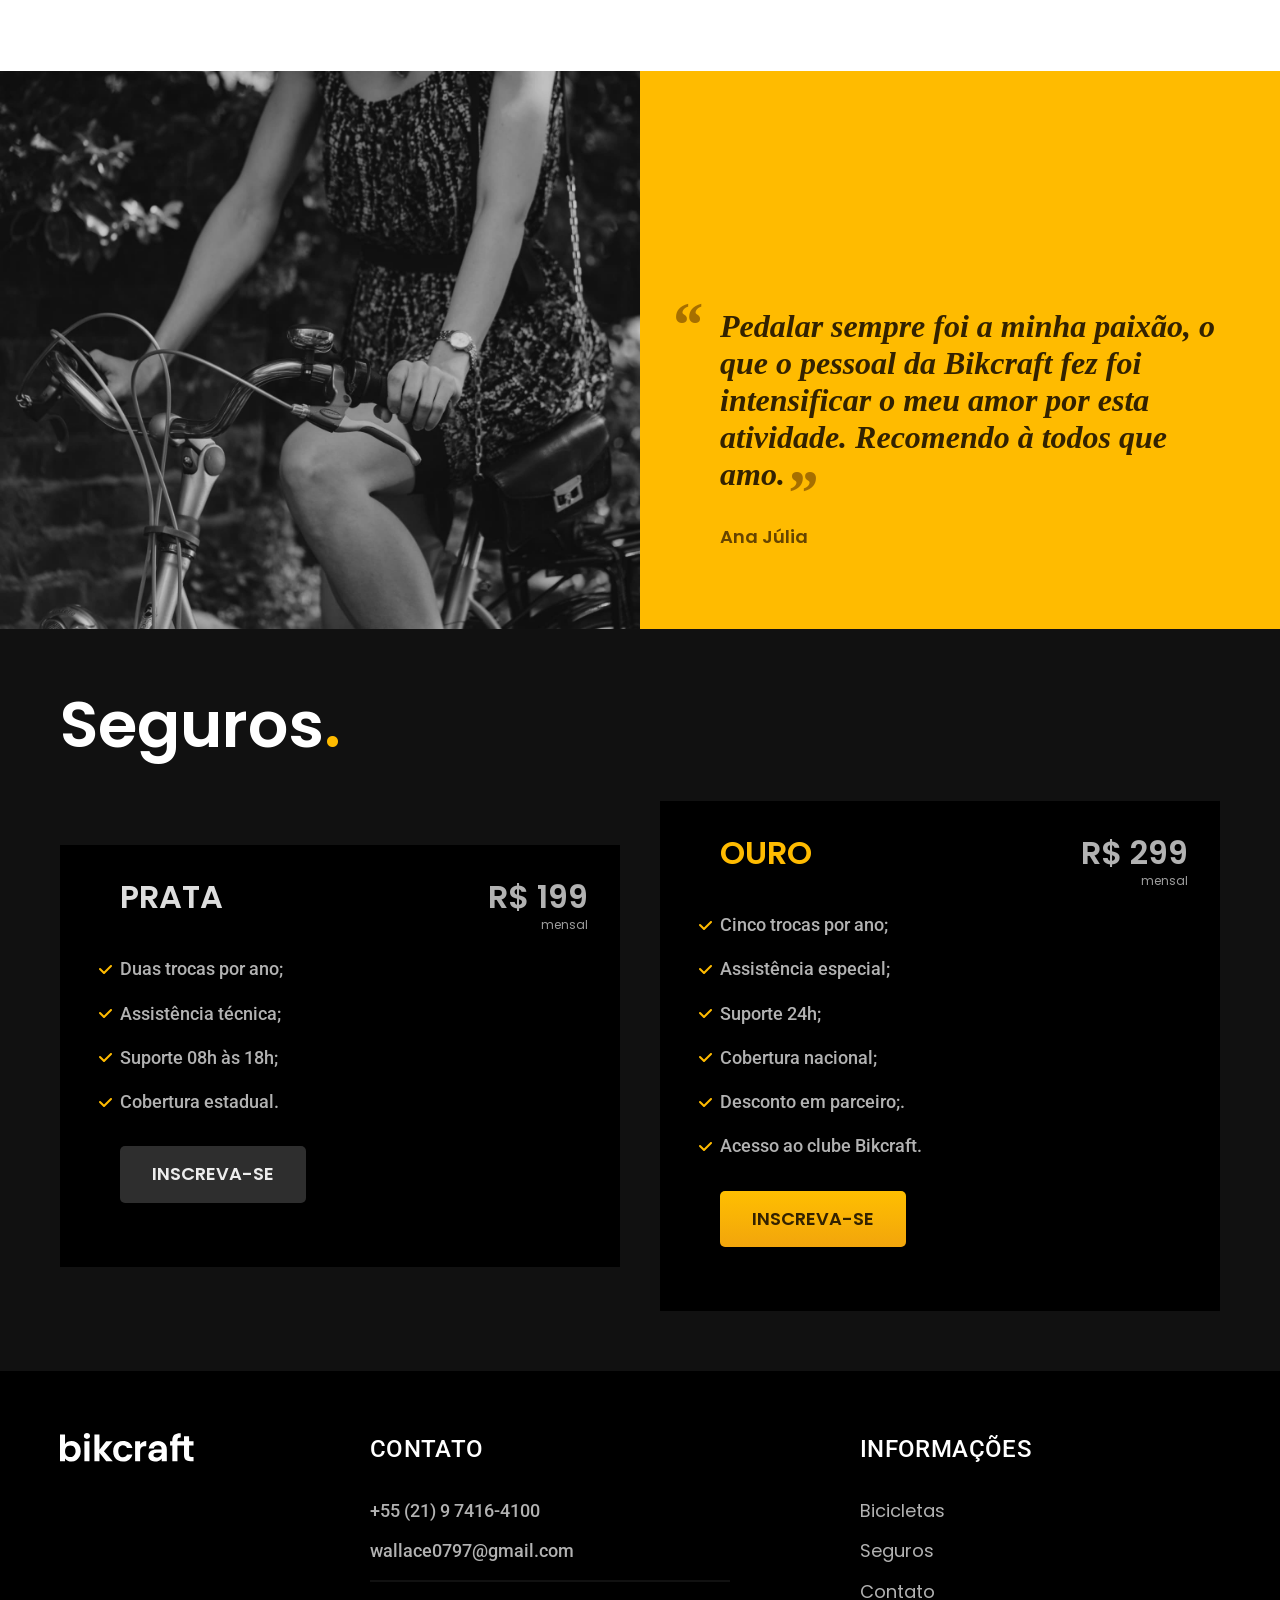
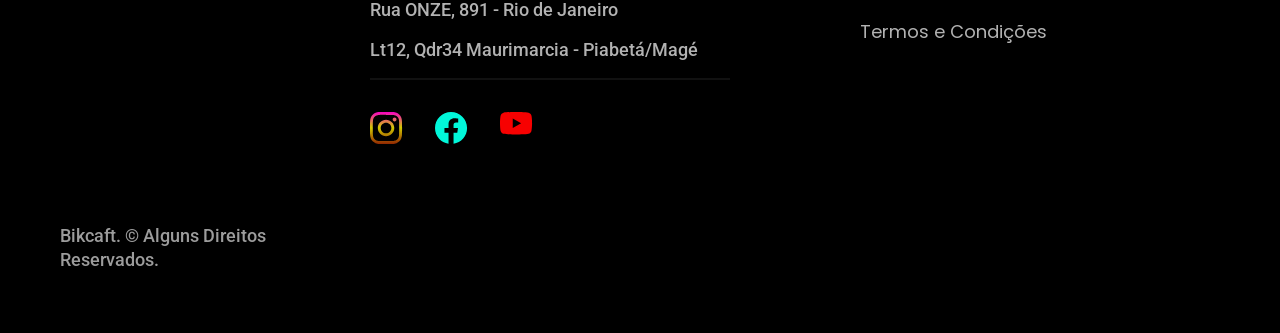
==== commit 7cb7208c: "footer-copy, organizar corretamente" ====
--- a/index.html
+++ b/index.html
@@ -175,10 +175,10 @@
                             <li><a href="./termos.html">Termos e Condições</a></li>            
                         </ul>
                     </nav>
-                    <div>
-                        <p class="footer copy fonte-2-m cor-6">Bikcaft. © Alguns Direitos Reservados.</p>
+                </div>
+                <div>
+                    <p class="footer-copy fonte-2-m cor-6">Bikcaft. © Alguns Direitos Reservados.</p>
                     </div>
-                </div>
         </div>
 
     </footer>
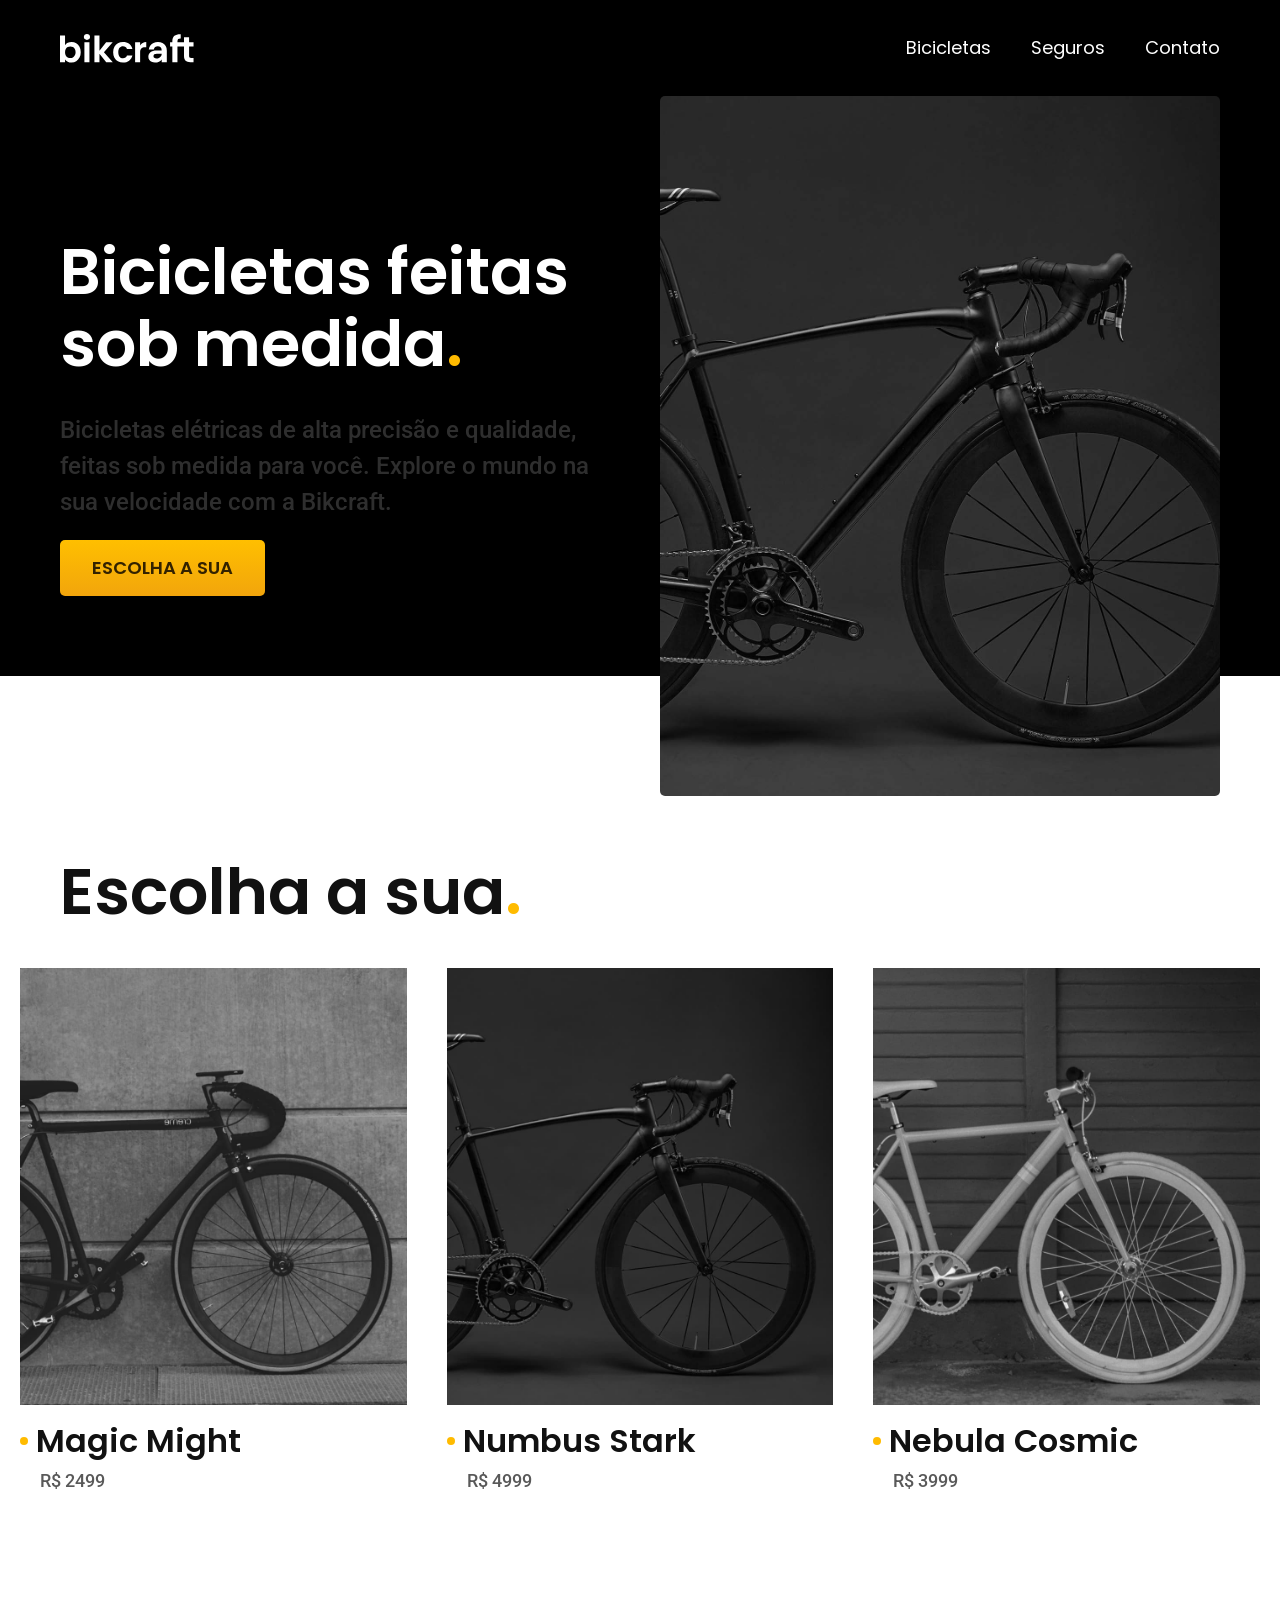
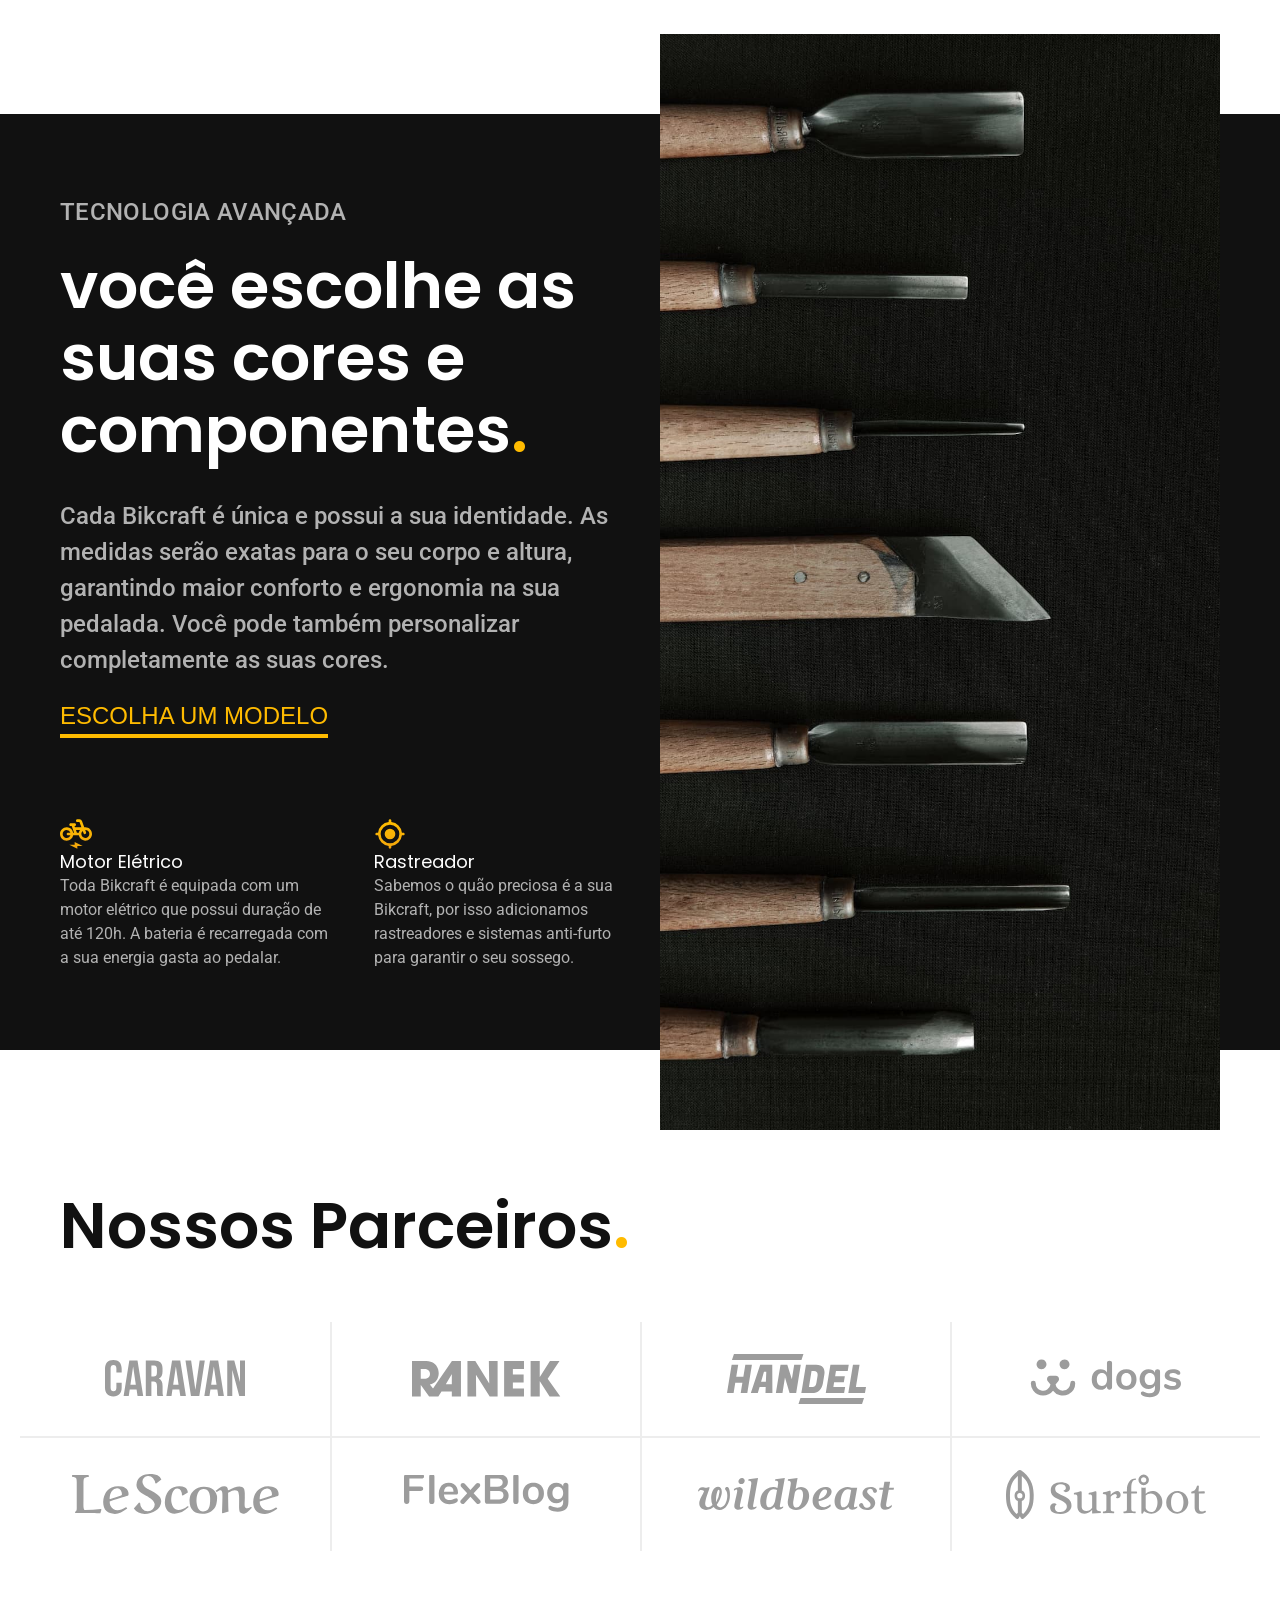
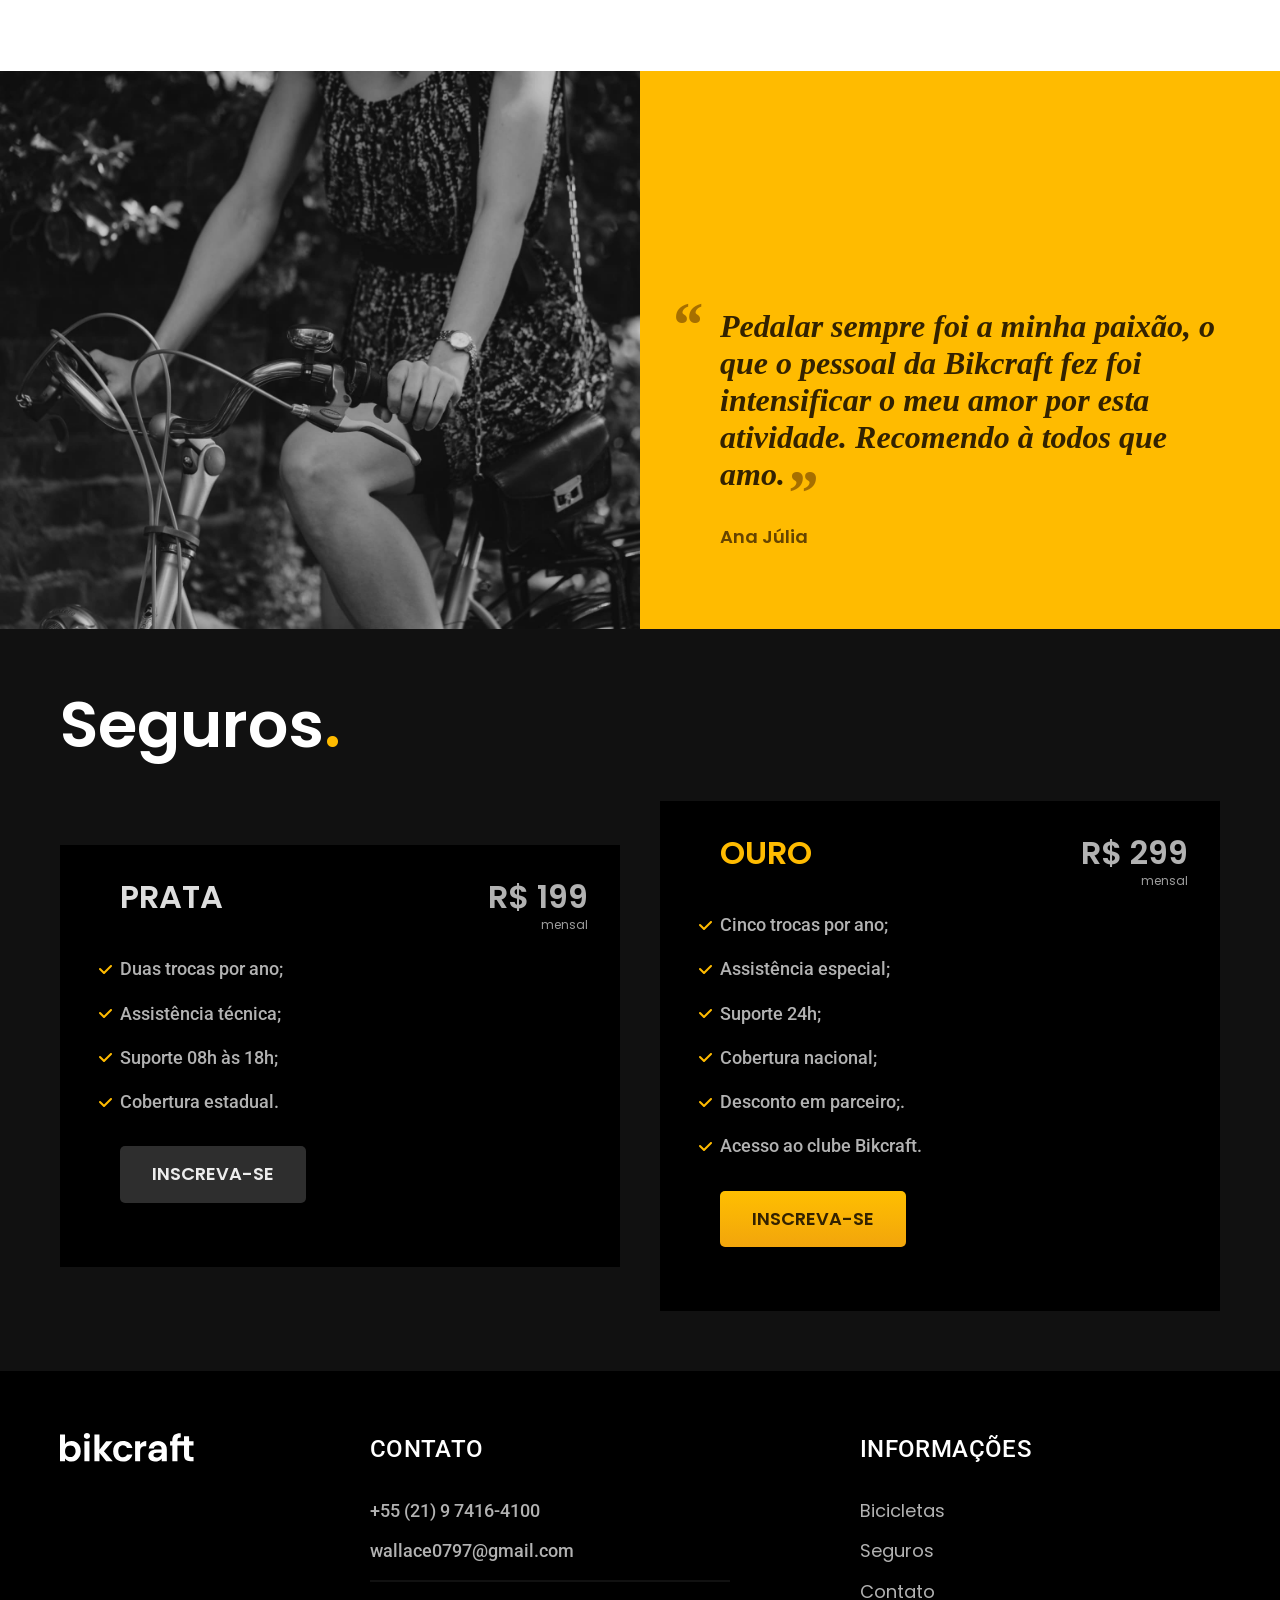
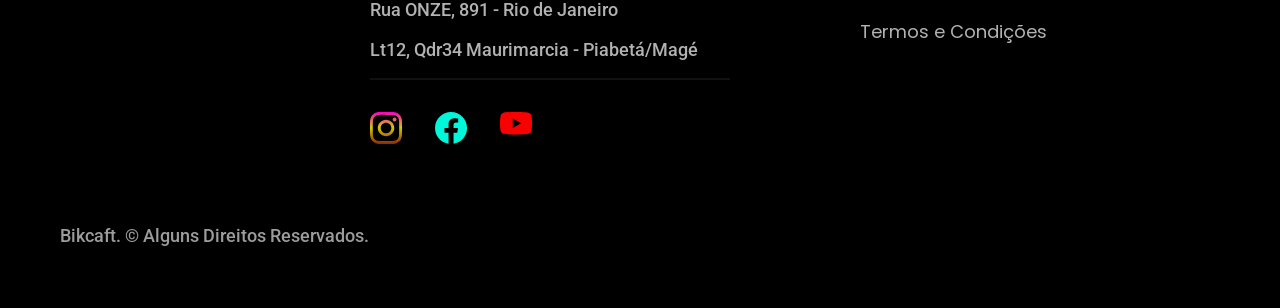
==== commit a712290c: "footer copy corrigido" ====
--- a/index.html
+++ b/index.html
@@ -176,11 +176,8 @@
                         </ul>
                     </nav>
                 </div>
-                <div>
-                    <p class="footer-copy fonte-2-m cor-6">Bikcaft. © Alguns Direitos Reservados.</p>
-                    </div>
+                <p class="footer-copy fonte-2-m cor-6">Bikcaft. © Alguns Direitos Reservados.</p>
         </div>
-
     </footer>
 </body>
 </html>
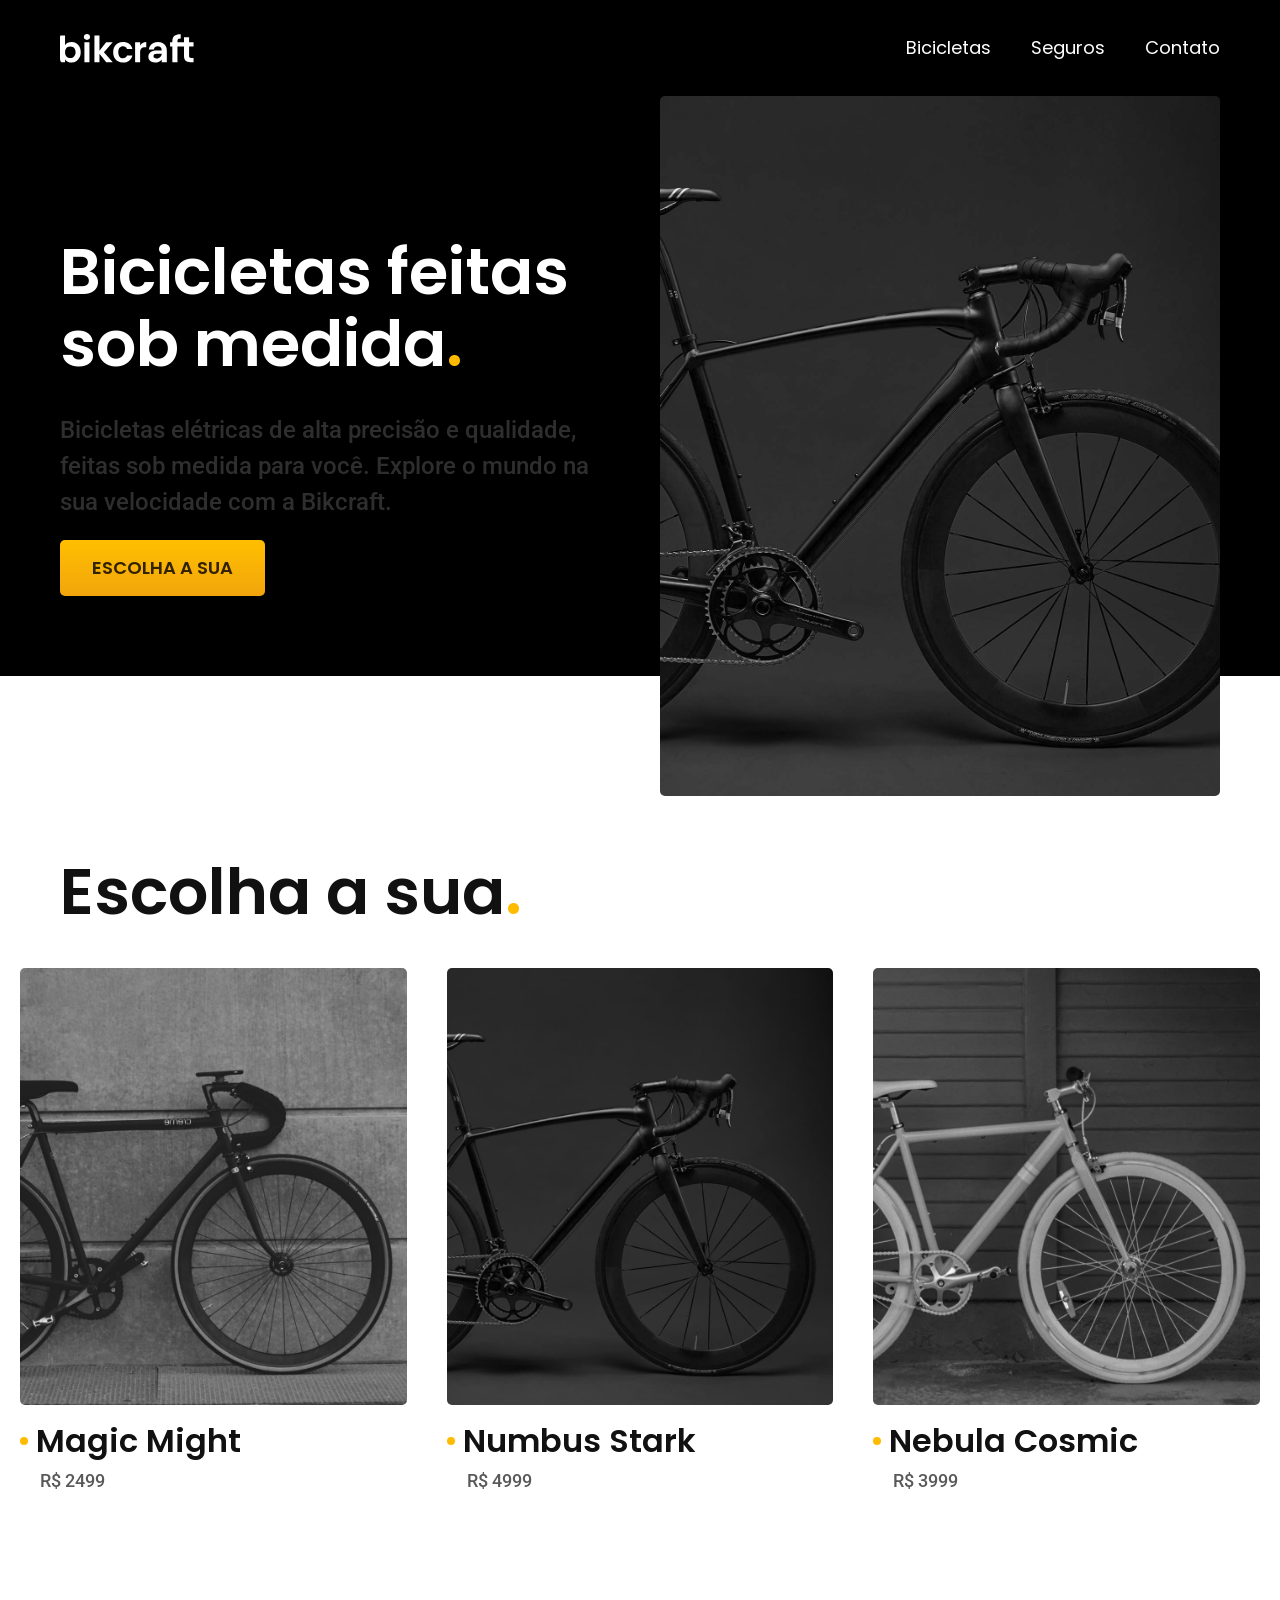
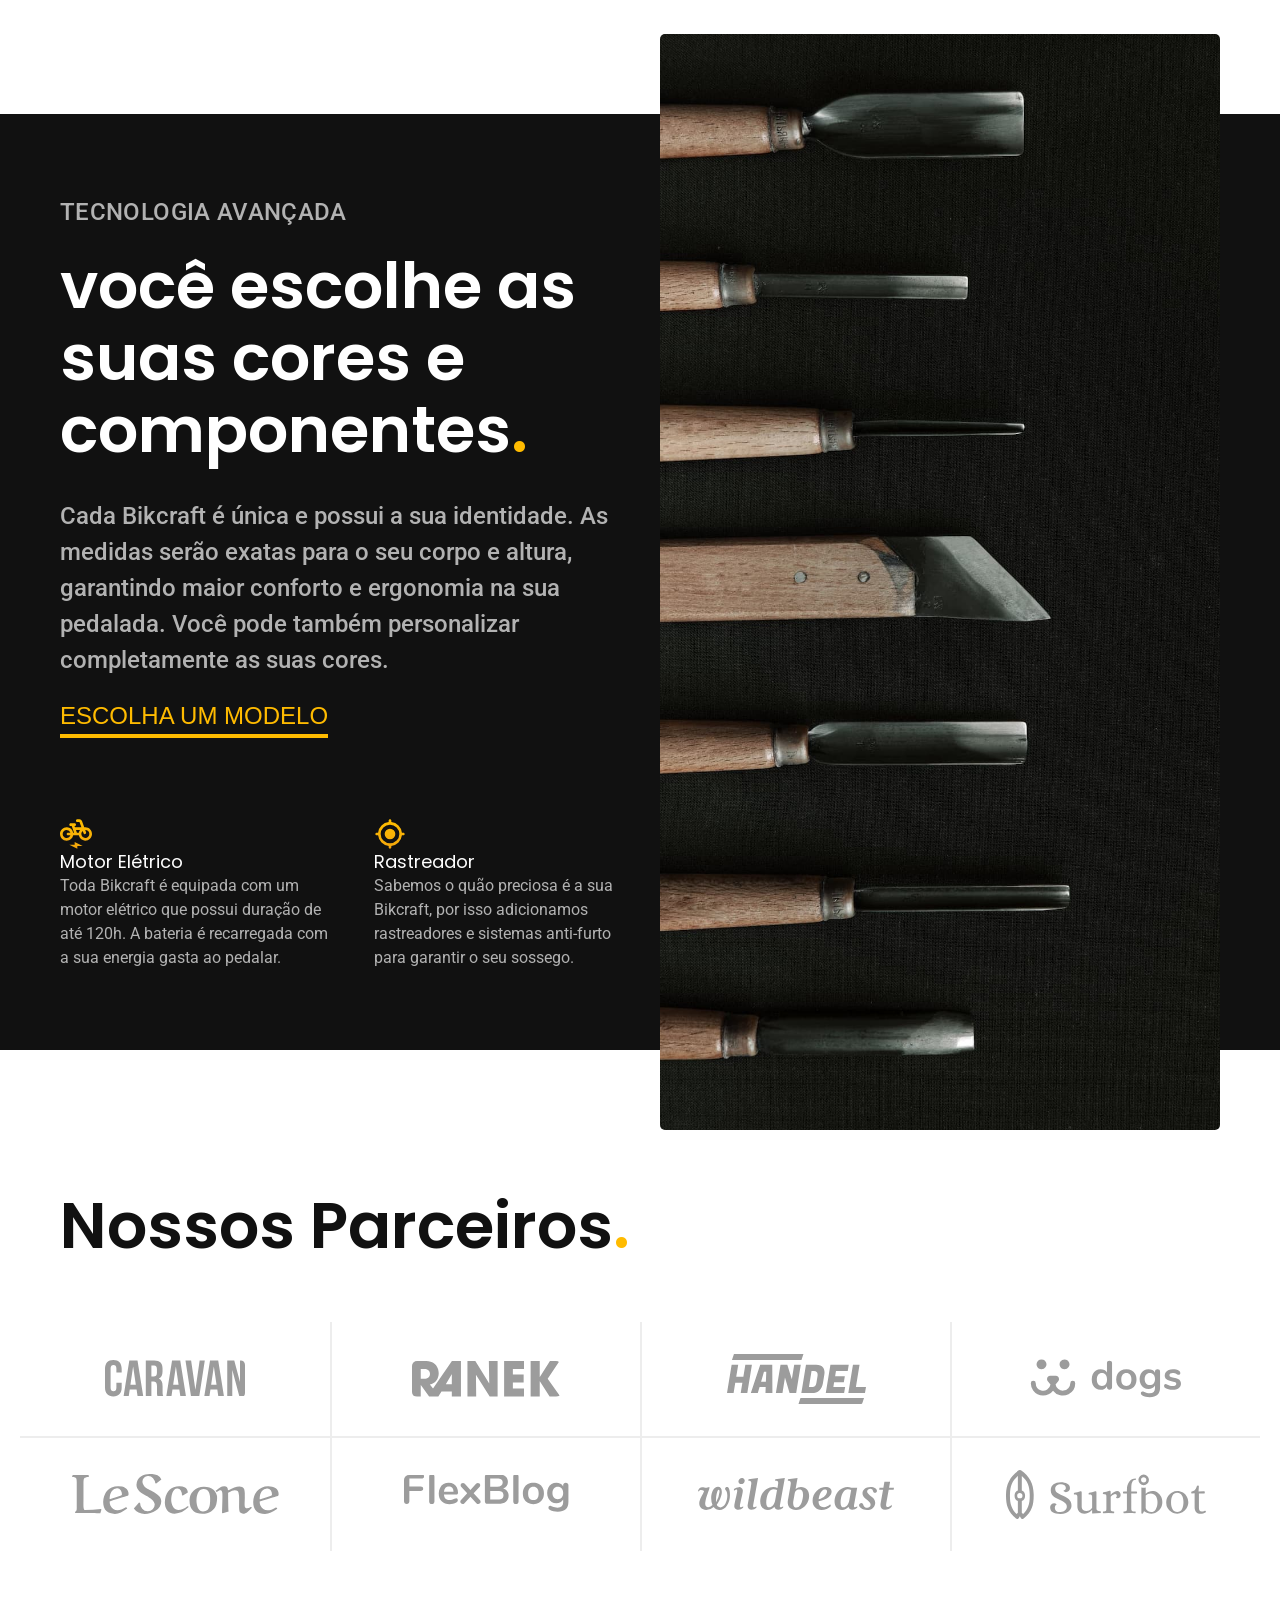
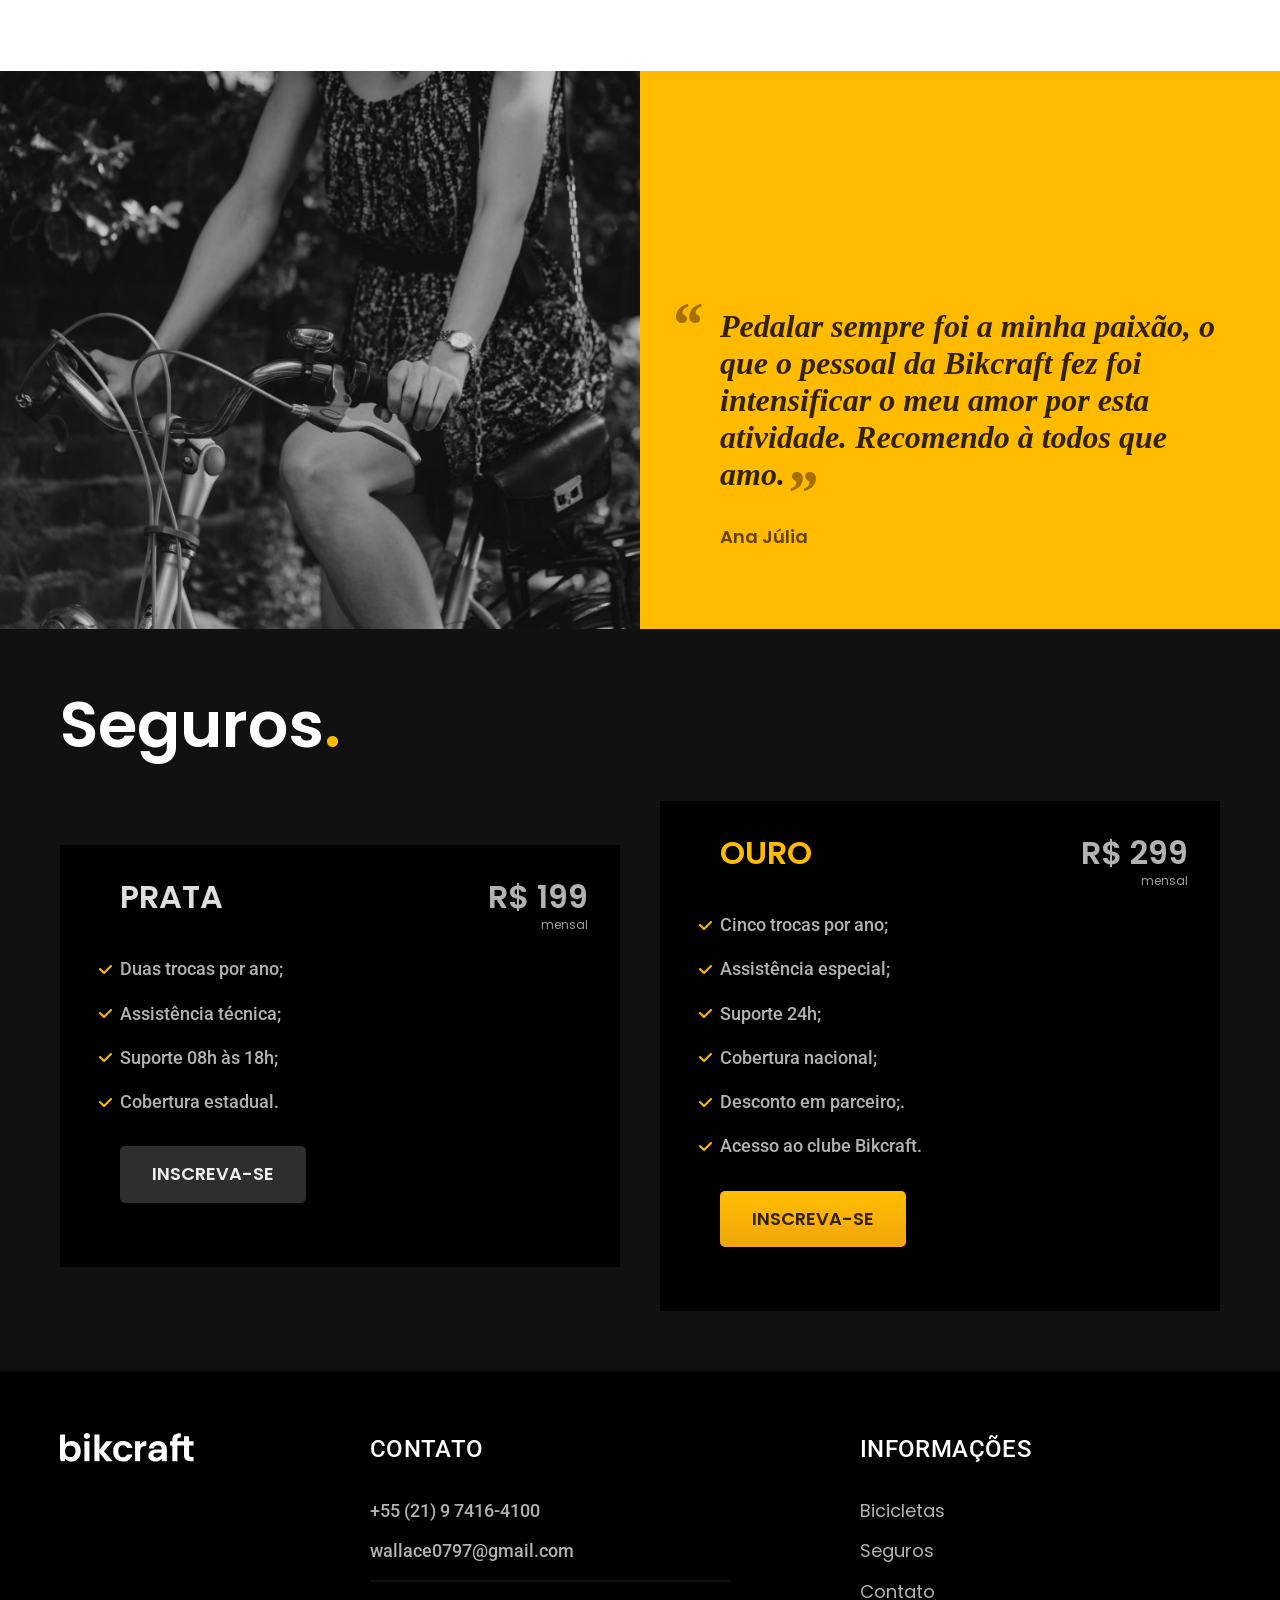
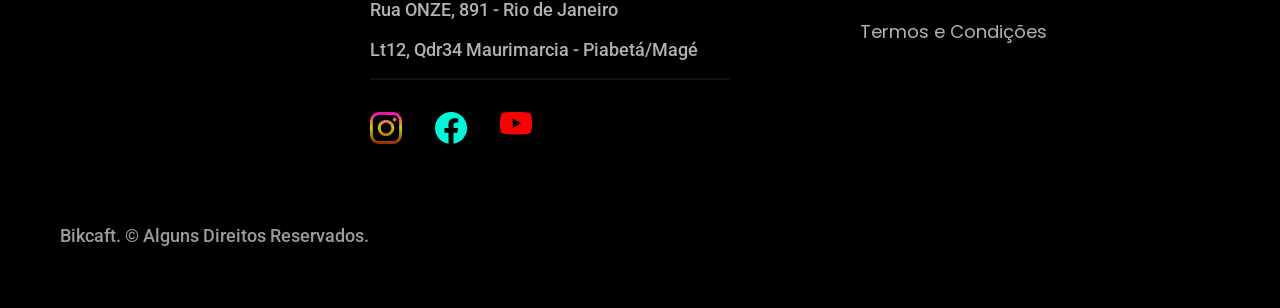
==== commit 19609ddd: "termos e lista de bicicletas" ====
--- a/index.html
+++ b/index.html
@@ -166,7 +166,7 @@
                 </div>
             </div>
                 <div class="footer-informacoes">
-                    <h3 class="fonte-2-l-b cor-0">Informações</h3>
+                  <h3 class="fonte-2-l-b cor-0">Informações</h3>
                     <nav>
                         <ul class="fonte-1-m cor-5">
                             <li><a href="./bicicletas.html">Bicicletas</a></li>
--- a/CSS/style.css
+++ b/CSS/style.css
@@ -15,6 +15,10 @@
 
 /*bicicletas*/
 @import "/CSS/bicicletas/bicicletas-lista.css";
+@import "/CSS/bicicletas/bicicletas.css";
 
 /*seguros*/
-@import "/CSS/seguros/seguros.css";+@import "/CSS/seguros/seguros.css";
+
+/*termos*/
+@import "/CSS/termos/termos.css";
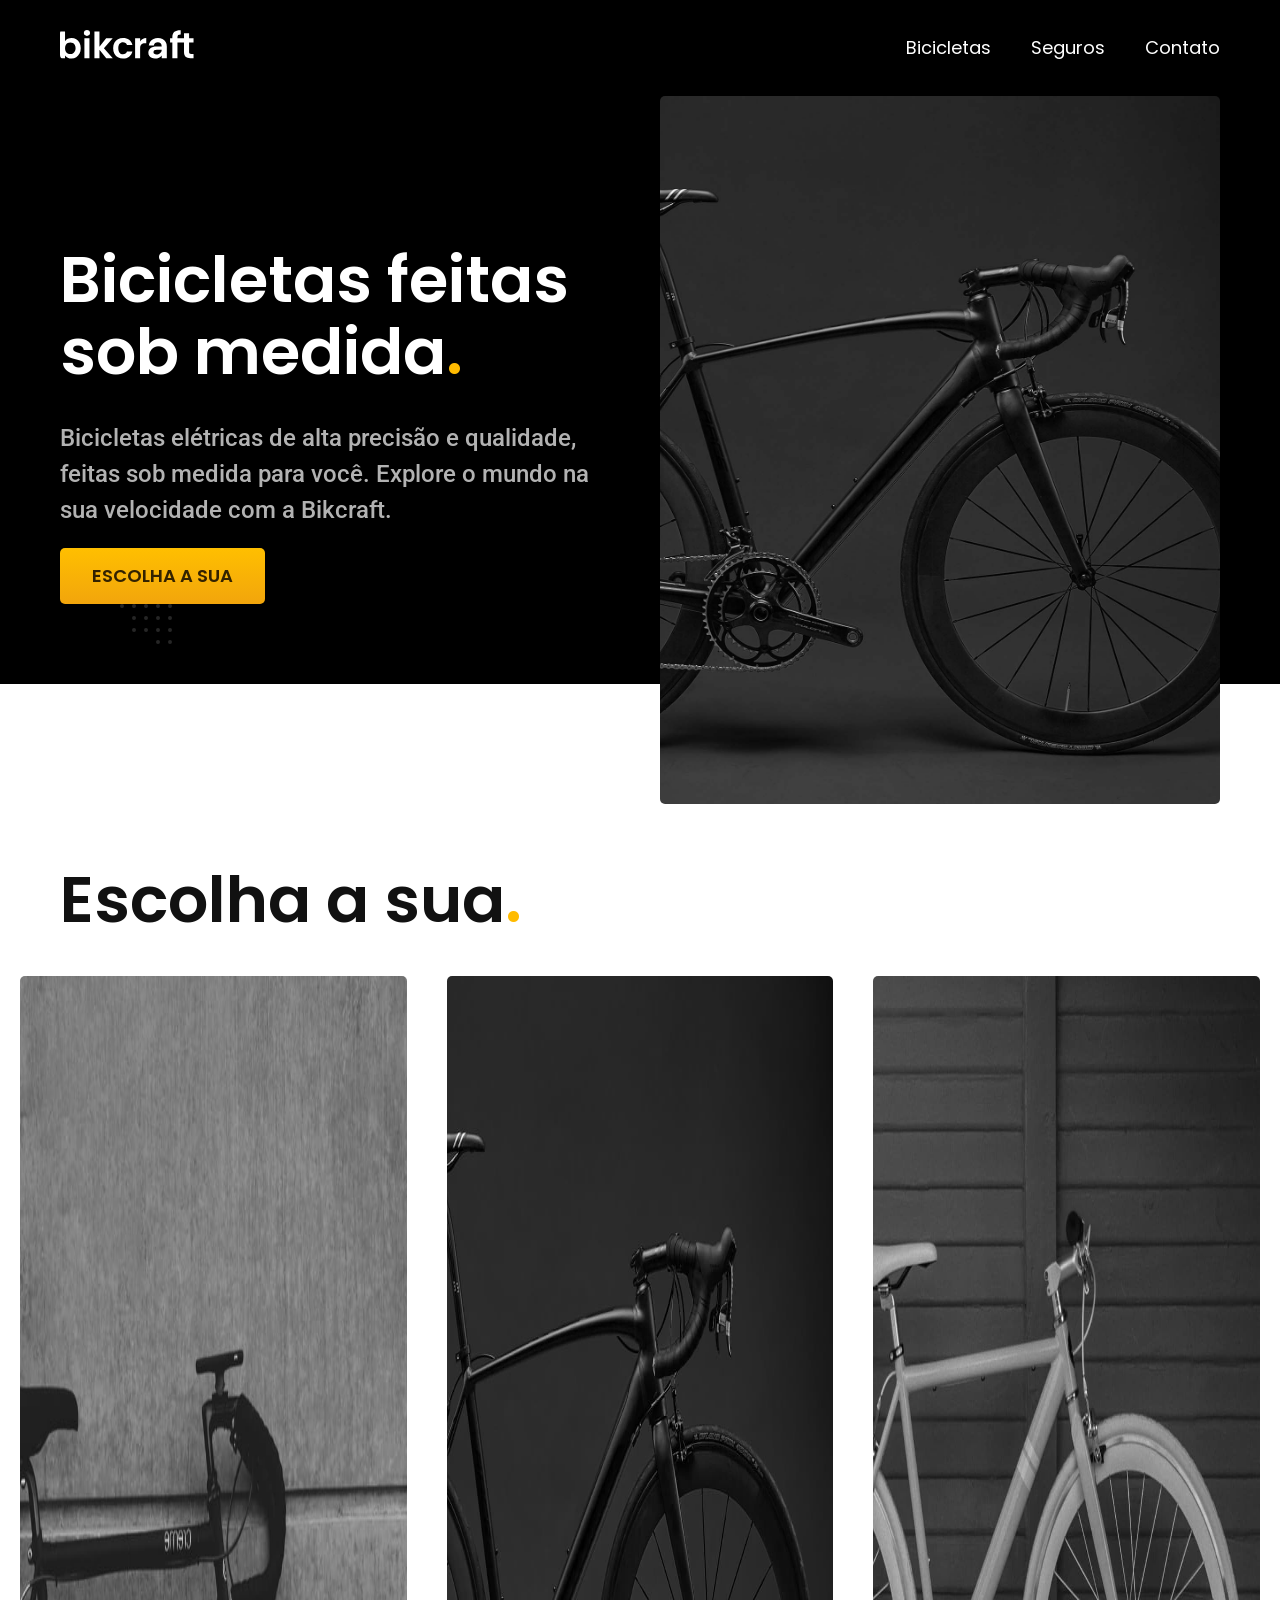
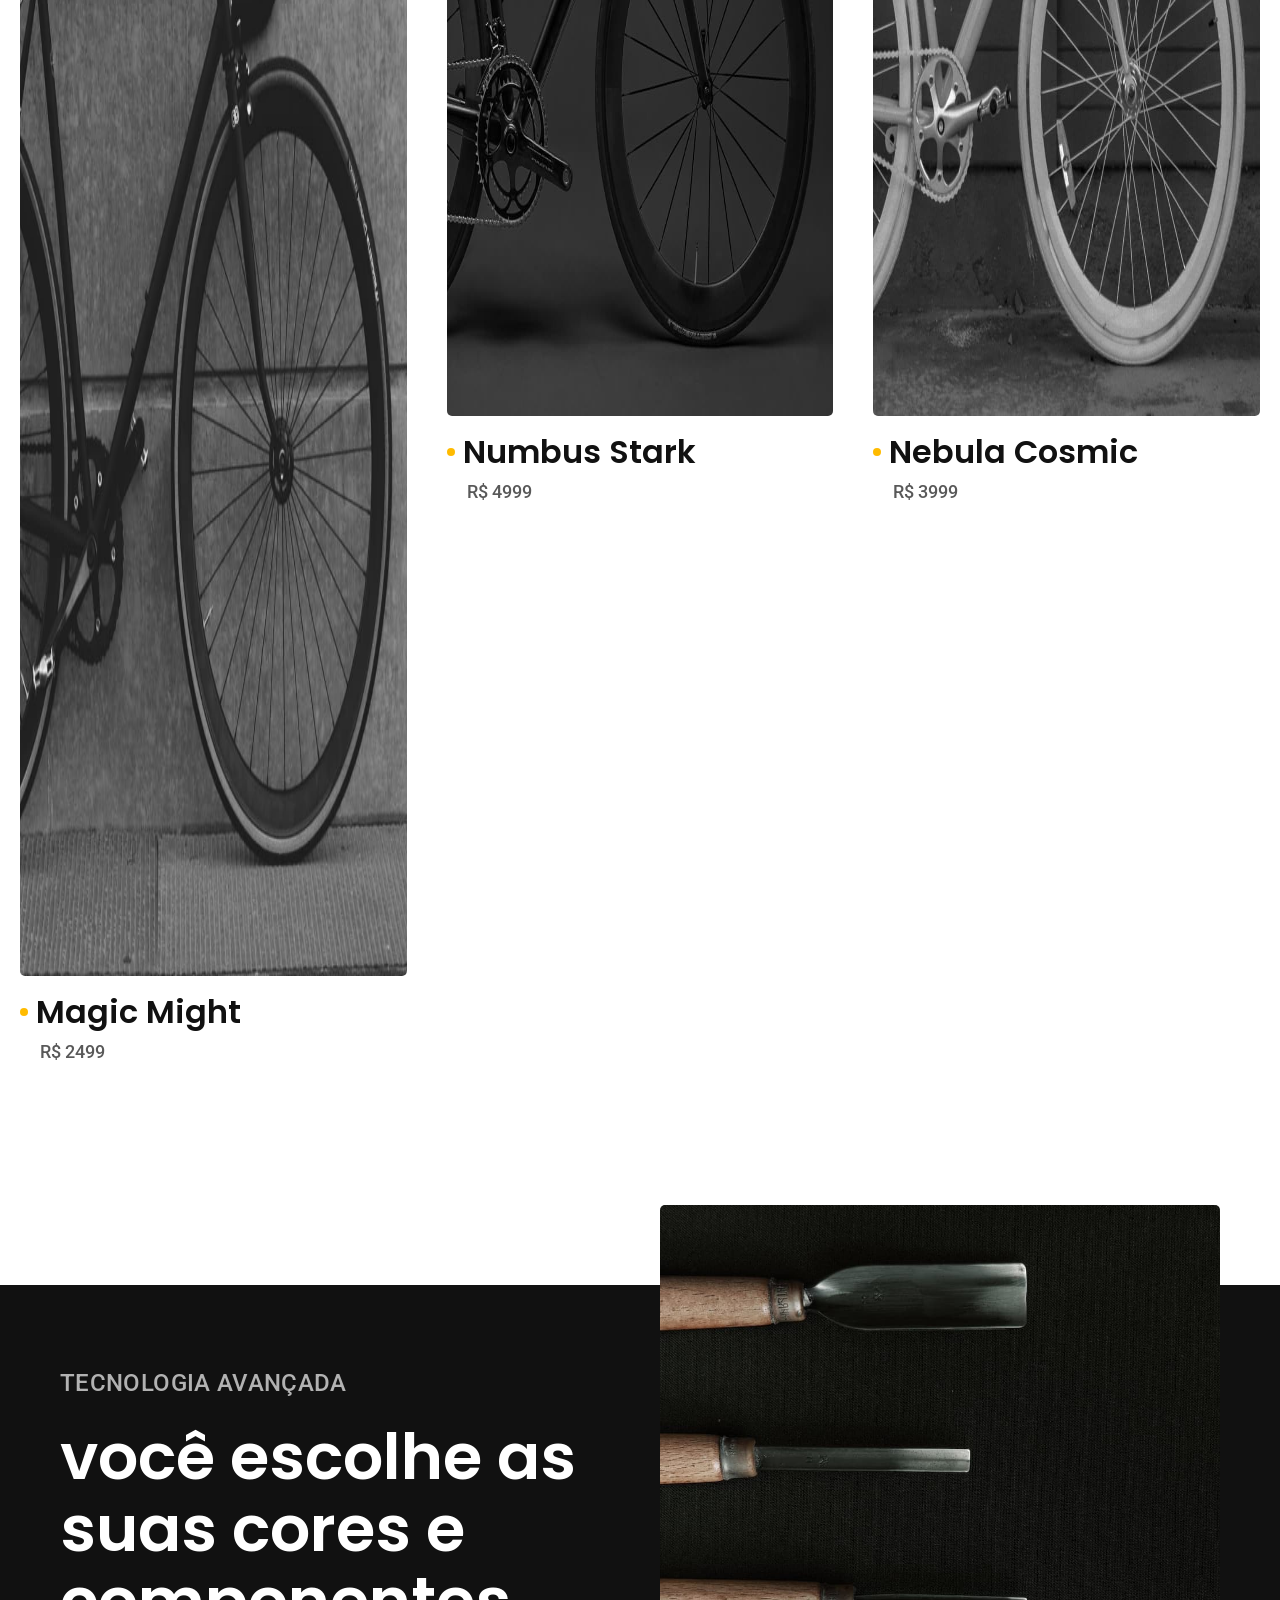
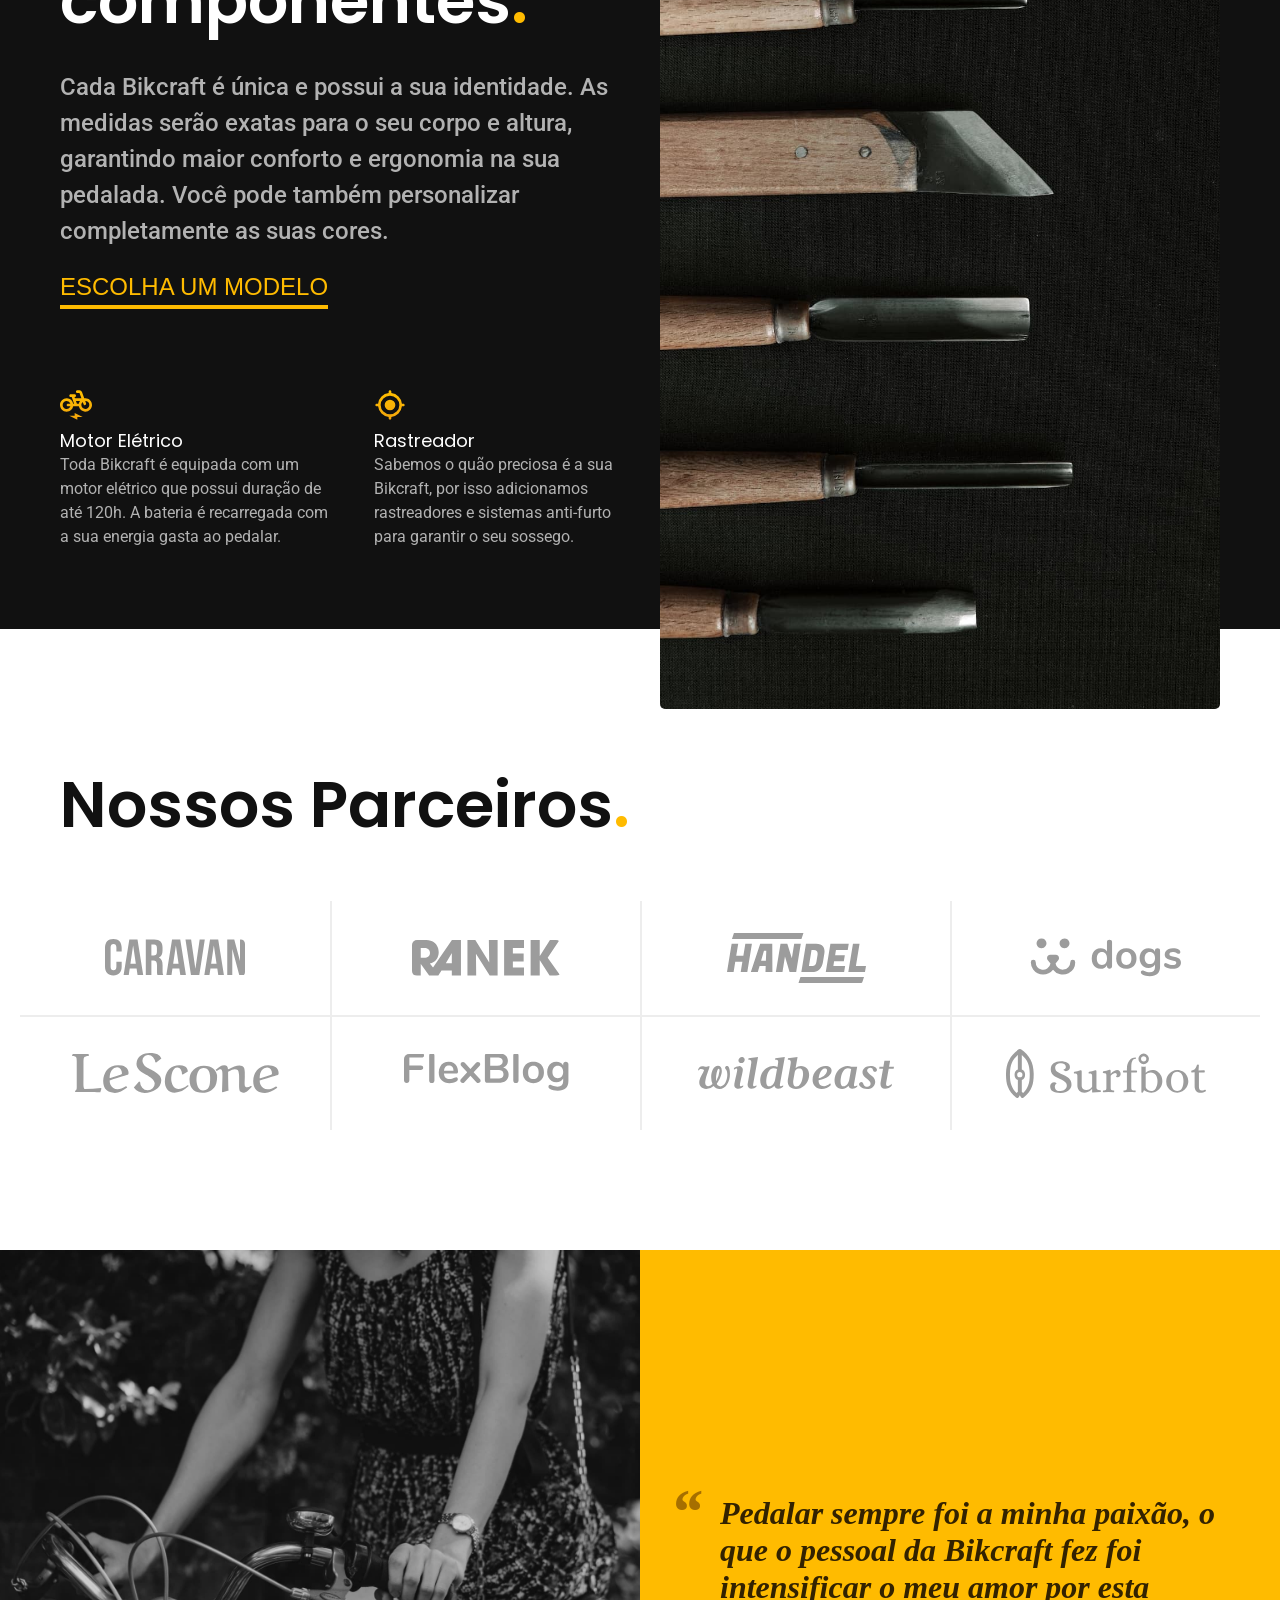
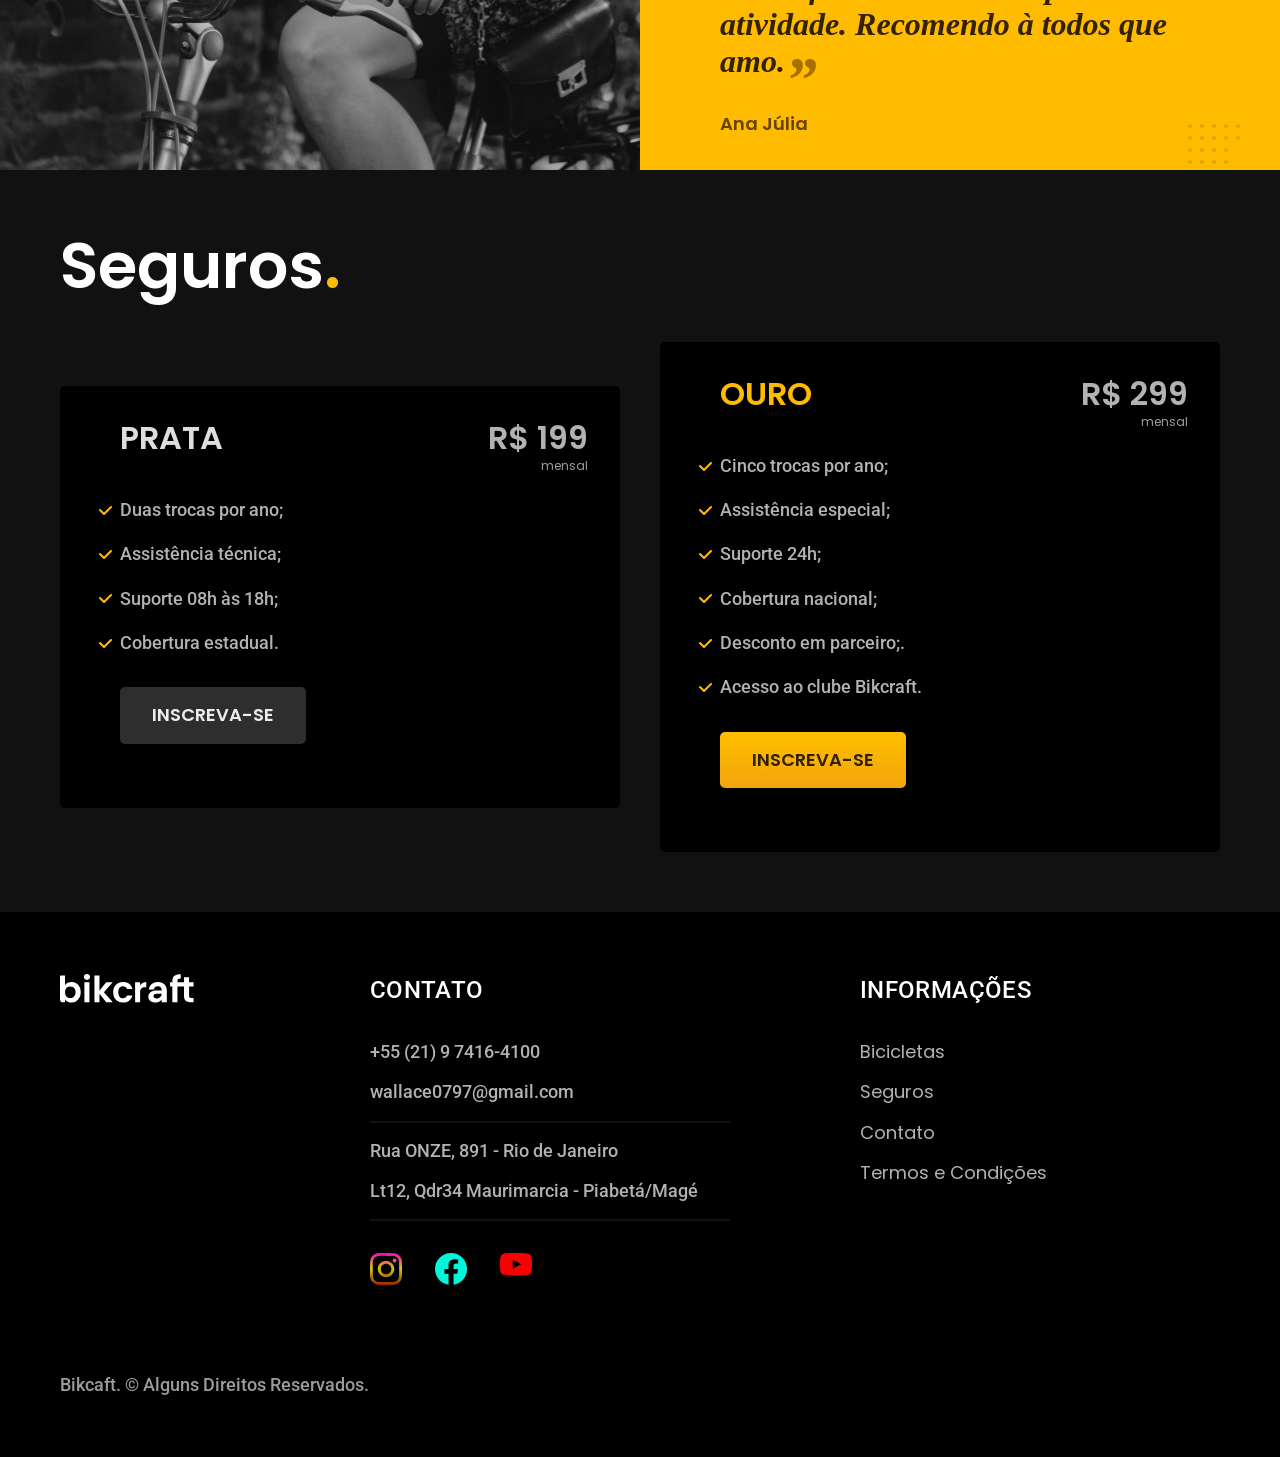
==== commit fd736e26: "decorações e otimizações de imagens" ====
--- a/index.html
+++ b/index.html
@@ -5,6 +5,7 @@
     <meta name="viewport" content="width=device-width, initial-scale=1.0">
     <meta name="description" content="Bicicletas elétricas de alta precisão e qualidade,  feitas sob medida para o cliente. Explore o mundo na sua velocidade com a Bikcraft.">
     <title>Bikcraft - Bicicletas Elétricas</title>
+    <link rel="preload" href="./CSS/style.css" as="style">
     <link rel="stylesheet" href="./CSS/style.css">
     <link rel="preconnect" href="https://fonts.googleapis.com">
     <link rel="preconnect" href="https://fonts.gstatic.com" crossorigin>
@@ -13,7 +14,7 @@
 <body>
     <header class="header-bg">
         <div class="header container">
-            <a href="./"><img src="./CSS/img/bikcraft.svg" alt="logo-bikcraft"></a>
+            <a href="./"><img src="./CSS/img/bikcraft.svg" width="136" height="32" alt="logo-bikcraft"></a>
             <nav aria-label="primaria">
                 <ul class="header-menu fonte-1-m cor-0">
                     <li><a href="./bicicletas.html">Bicicletas</a></li>
@@ -28,11 +29,13 @@
         <div class="introducao container">
             <div class="introducao-conteudo">
                 <h1 class="fonte-1-xxl cor-0">Bicicletas feitas sob medida<span class="cor-p1">.</span></h1>
-                <p class="fonte-2-l cor-10">Bicicletas elétricas de alta precisão e qualidade, feitas sob medida para você. Explore o mundo na sua velocidade com a Bikcraft.</p>
+                <p class="fonte-2-l cor-5">Bicicletas elétricas de alta precisão e qualidade, feitas sob medida para você. Explore o mundo na sua velocidade com a Bikcraft.</p>
                 <a class="botao" href="./bicicletas.html">Escolha a sua</a>
             </div>
-                <div class="introducao-img"><img src="./CSS/img/fotos/introducao.jpg" alt="bicicleta elétrica preta.">
-                </div>
+                <picture class="introducao-img">
+                    <source media="(max-width: 800px)" srcset="./CSS/img/bicicletas/nimbus.jpg">
+                    <img src="./CSS/img/fotos/introducao.jpg" width="1280" height="1600" alt="bicicleta elétrica preta.">
+                </picture>  
         </div>
     </main>
 
@@ -42,21 +45,21 @@
         <ul>
             <li>
                 <a href="./bicicletas/magic.html">
-                 <img src="./CSS/img/bicicletas/magic-home.jpg"alt="bike-magic-might">
+                 <img src="./CSS/img/bicicletas/magic-home.jpg" width="1280" height="1600" alt="bike-magic-might">
                  <h3 class="fonte-1-xl">Magic Might</h3>
                  <span class="fonte-2-m cor-8">R$ 2499</span>
                 </a>
             </li>
             <li>
                 <a href="./bicicletas/nebula.html">
-                 <img src="./CSS/img/bicicletas/nimbus-home.jpg"alt="bike-magic-might">
+                 <img src="./CSS/img/bicicletas/nimbus-home.jpg" width="920" height="1040" alt="bike-magic-might">
                  <h3 class="fonte-1-xl">Numbus Stark</h3>
                  <span class="fonte-2-m cor-8">R$ 4999</span>
                 </a>
             </li>
             <li>
                 <a href="./bicicletas/numbus.html">
-                 <img src="./CSS/img/bicicletas/nebula-home.jpg"alt="bike-magic-might">
+                 <img src="./CSS/img/bicicletas/nebula-home.jpg" width="920" height="1040" alt="bike-magic-might">
                  <h3 class="fonte-1-xl">Nebula Cosmic</h3>
                  <span class="fonte-2-m cor-8">R$ 3999</span>
                 </a>
@@ -83,7 +86,7 @@
                     </div>
                 </div>
             </div>
-            <div class="tecnologia-img"><img src="./CSS/img/fotos/tecnologia.jpg" alt=""></div>
+            <div class="tecnologia-img"><img src="./CSS/img/fotos/tecnologia.jpg" width="1200" height="1920" alt=""></div>
 
         </div>
     </article>
@@ -104,7 +107,7 @@
 
     <section class="depoimento" aria-label="Depoimento">
         <div>
-            <img src="./CSS/img/fotos/depoimento.jpg" alt="Depoimento">
+            <img src="./CSS/img/fotos/depoimento.jpg" width="1560" height="1360" alt="Depoimento">
         </div>
         <div class="depoimento-conteudo">
             <blockquote class="fonte-1-x-l cor-p5">
@@ -144,7 +147,7 @@
 
     <footer class="footer-bg">
         <div class="footer container">
-            <img src="./CSS/img/bikcraft.svg" alt="logo-bikcfraft">
+            <img src="./CSS/img/bikcraft.svg" width="136" height="32" alt="logo-bikcfraft">
             <div class="footer-contato">
                 <h3 class="fonte-2-l-b cor-0">Contato</h3>
                 <ul class="fonte-2-m cor-5">
--- a/CSS/style.css
+++ b/CSS/style.css
@@ -6,6 +6,7 @@
 
 /*utilidades*/
 @import "/CSS/utilidades/componentes.css";
+@import "/CSS/utilidades/formulario.css";
 
 /*home*/
 @import "/CSS/home/introducao.css";
@@ -17,8 +18,21 @@
 @import "/CSS/bicicletas/bicicletas-lista.css";
 @import "/CSS/bicicletas/bicicletas.css";
 
+/*bicicleta*/
+@import "/CSS/bicicleta/bicicleta.css";
+@import "/CSS/bicicleta/seguro.css";
+
 /*seguros*/
 @import "/CSS/seguros/seguros.css";
+@import "/CSS/seguros/vantagens.css";
+@import "/CSS/seguros/perguntas.css";
+
+/*contato*/
+@import "/CSS/contato/contato.css";
+@import "/CSS/contato/lojas.css";
+
+/*contato*/
+@import "/CSS/orcamento/orcamento.css";
 
 /*termos*/
 @import "/CSS/termos/termos.css";
--- a/CSS/style.css
+++ b/CSS/style.css
@@ -6,6 +6,7 @@
 
 /*utilidades*/
 @import "/CSS/utilidades/componentes.css";
+@import "/CSS/utilidades/formulario.css";
 
 /*home*/
 @import "/CSS/home/introducao.css";
@@ -17,8 +18,21 @@
 @import "/CSS/bicicletas/bicicletas-lista.css";
 @import "/CSS/bicicletas/bicicletas.css";
 
+/*bicicleta*/
+@import "/CSS/bicicleta/bicicleta.css";
+@import "/CSS/bicicleta/seguro.css";
+
 /*seguros*/
 @import "/CSS/seguros/seguros.css";
+@import "/CSS/seguros/vantagens.css";
+@import "/CSS/seguros/perguntas.css";
+
+/*contato*/
+@import "/CSS/contato/contato.css";
+@import "/CSS/contato/lojas.css";
+
+/*contato*/
+@import "/CSS/orcamento/orcamento.css";
 
 /*termos*/
 @import "/CSS/termos/termos.css";
